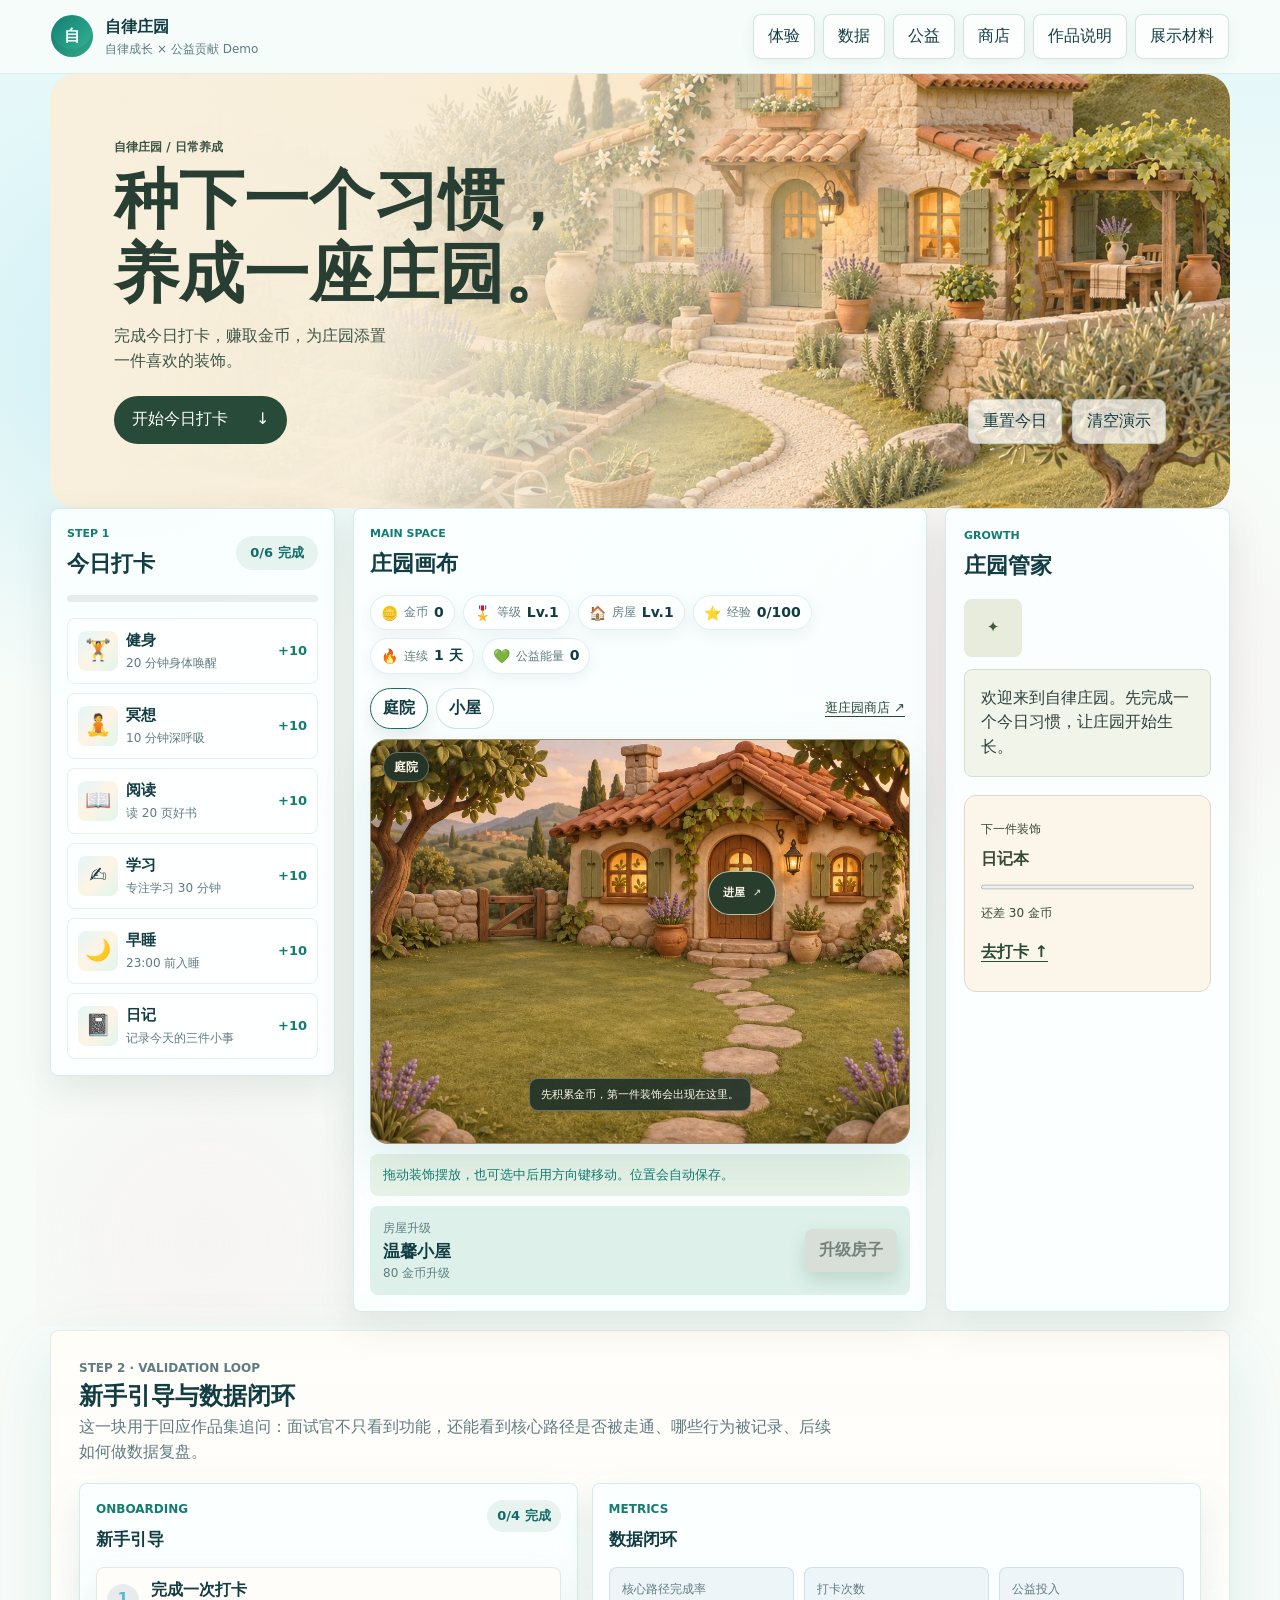
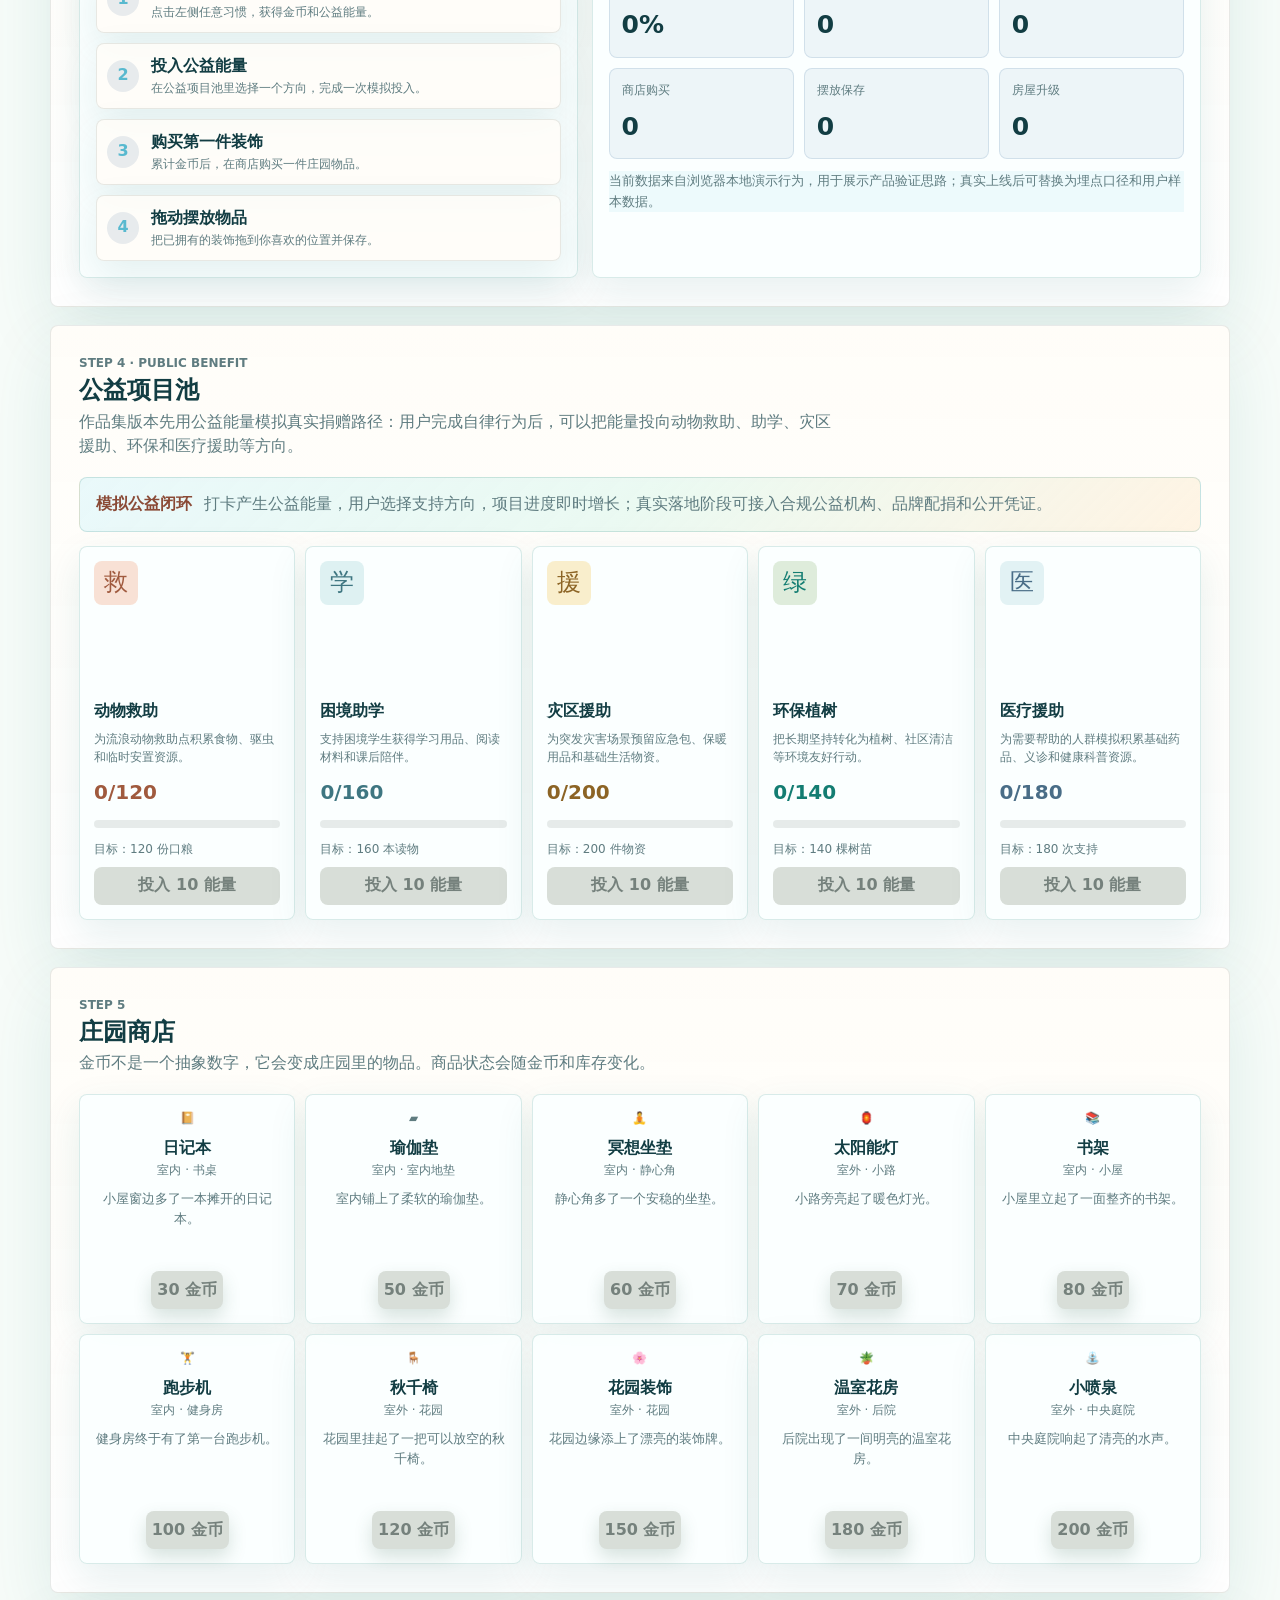
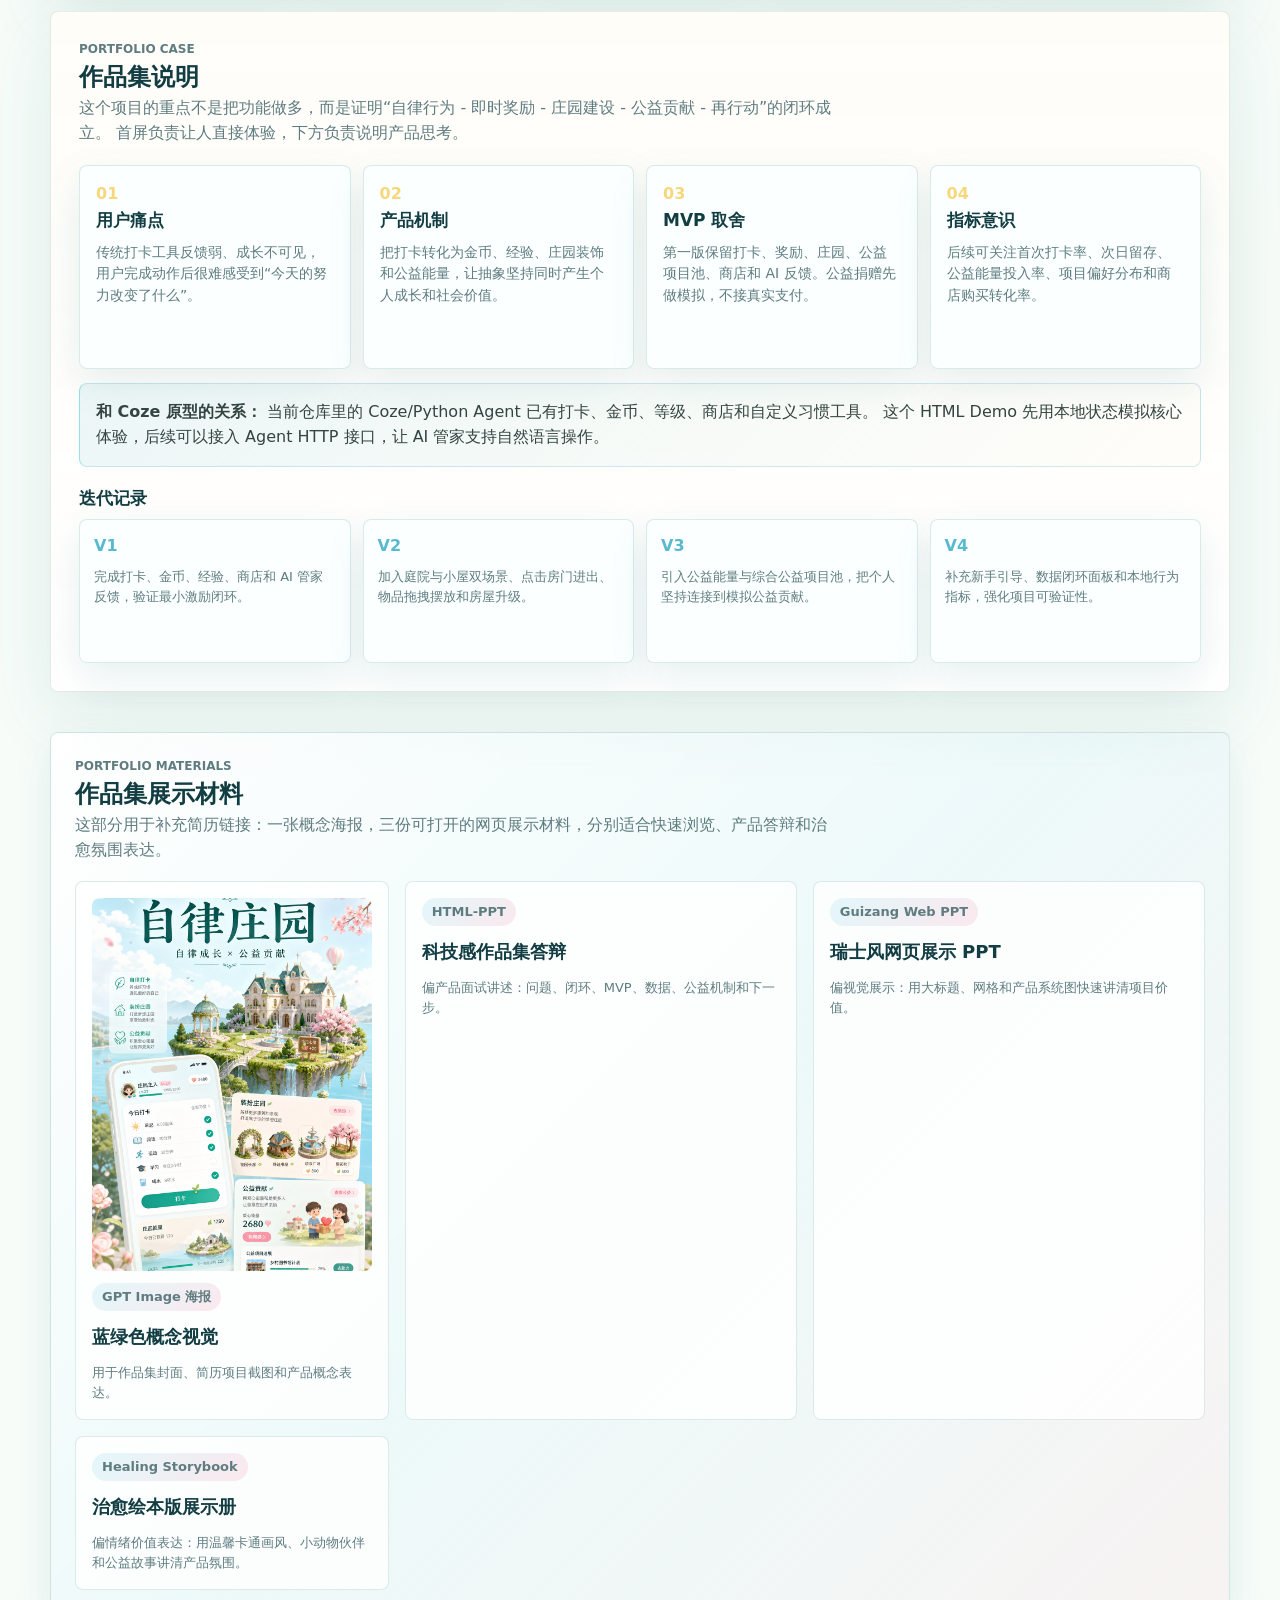
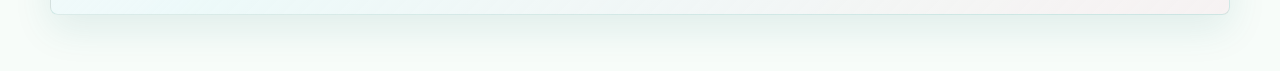
==== demos/manor/index.html @ 0c72194b "Publish FL. Portfolio" ====
<!doctype html>
<html lang="zh-CN">
  <head>
    <meta charset="utf-8">
    <meta name="viewport" content="width=device-width, initial-scale=1">
    <title>自律庄园 | 游戏化身心管理 Demo</title>
    <link rel="stylesheet" href="./styles.css">
  </head>
  <body>
    <header class="topbar">
      <a class="brand" href="#demo" aria-label="自律庄园首页">
        <span class="brand-mark">自</span>
        <span>
          <strong>自律庄园</strong>
          <small>自律成长 × 公益贡献 Demo</small>
        </span>
      </a>
      <nav class="nav-links" aria-label="页面导航">
        <a href="#demo">体验</a>
        <a href="#validation">数据</a>
        <a href="#impact">公益</a>
        <a href="#shop">商店</a>
        <a href="#case">作品说明</a>
        <a href="#assets">展示材料</a>
      </nav>
    </header>

    <main>
      <section class="intro-band" id="demo">
        <div class="intro-copy">
          <p class="eyebrow">自律庄园 / 日常养成</p>
          <h1>种下一个习惯，<br>养成一座庄园。</h1>
          <p class="intro-text">
            完成今日打卡，赚取金币，为庄园添置一件喜欢的装饰。
          </p>
        <a class="start-today" href="#habits-title">开始今日打卡 <span aria-hidden="true">↓</span></a>
        </div>
        <div class="hero-actions" aria-label="演示操作">
          <button class="secondary-action" id="reset-demo" type="button">重置今日</button>
          <button class="secondary-action" id="clear-demo" type="button">清空演示</button>
        </div>
      </section>

      <section class="demo-grid app-shell lovable-shell" aria-label="自律庄园交互体验">
        <section class="panel habits-panel" aria-labelledby="habits-title">
          <div class="panel-heading">
            <div>
              <p class="section-kicker">Step 1</p>
              <h2 id="habits-title">今日打卡</h2>
            </div>
            <span class="progress-pill"><span id="progress-value">0/6</span> 完成</span>
          </div>
          <div class="progress-track" aria-hidden="true">
            <span id="progress-bar"></span>
          </div>
          <div class="habit-list" id="habit-list"></div>
        </section>

        <section class="panel manor-panel" aria-labelledby="manor-title">
          <div class="panel-heading">
            <div>
              <p class="section-kicker">Main Space</p>
              <h2 id="manor-title">庄园画布</h2>
            </div>
          </div>
          <div class="stats-grid">
            <div class="stat stat-chip">
              <span>金币</span>
              <strong id="gold-value">0</strong>
            </div>
            <div class="stat stat-chip">
              <span>等级</span>
              <strong id="level-value">Lv.1</strong>
            </div>
            <div class="stat stat-chip">
              <span>房屋</span>
              <strong id="house-level-value">Lv.1</strong>
            </div>
            <div class="stat stat-chip">
              <span>经验</span>
              <strong id="exp-value">0/100</strong>
            </div>
            <div class="stat stat-chip">
              <span>连续</span>
              <strong id="streak-value">1 天</strong>
            </div>
            <div class="stat stat-chip">
              <span>公益能量</span>
              <strong id="impact-energy-value">0</strong>
            </div>
          </div>

          <div class="scene-toolbar" aria-label="庄园场景切换">
            <button class="scene-tab is-active" type="button" data-scene-target="outdoor">庭院</button>
            <button class="scene-tab" type="button" data-scene-target="indoor">小屋</button>
            <a class="scene-shop" href="#shop">逛庄园商店 ↗</a>
          </div>

          <div class="manor-scene" id="manor-scene" data-scene="outdoor" aria-label="庄园可视化与物品摆放画布">
            <div class="outdoor-scene scene-view">
              <div class="scenic-detail light-rays" aria-hidden="true"></div>
              <div class="cloud cloud-one">☁</div>
              <div class="cloud cloud-two">☁</div>
              <div class="sun">☀</div>
              <div class="hill hill-back"></div>
              <div class="hill hill-front"></div>
              <div class="tree tree-left"><span></span></div>
              <div class="tree tree-right"><span></span></div>
              <div class="house">
                <div class="roof"></div>
                <div class="house-body">
                  <span class="window"></span>
                  <button class="door scene-door" type="button" data-scene-target="indoor" aria-label="点击房门进入小屋">
                    <span>进屋</span>
                    <small aria-hidden="true">↗</small>
                  </button>
                </div>
              </div>
              <div class="lantern lantern-left" aria-hidden="true"></div>
              <div class="lantern lantern-right" aria-hidden="true"></div>
              <div class="path"></div>
              <div class="ground-flora" aria-hidden="true">
                <span></span><span></span><span></span><span></span><span></span>
              </div>
              <div class="decoration-layer" id="outdoor-decoration-layer"></div>
            </div>

            <div class="indoor-scene scene-view">
              <div class="room-beam" aria-hidden="true"></div>
              <div class="room-motes" aria-hidden="true">
                <span></span><span></span><span></span><span></span>
              </div>
              <div class="wall-line line-one"></div>
              <div class="wall-line line-two"></div>
              <div class="room-window"><span></span></div>
              <div class="curtain curtain-left" aria-hidden="true"></div>
              <div class="curtain curtain-right" aria-hidden="true"></div>
              <div class="clock">◷</div>
              <button class="room-door" type="button" data-scene-target="outdoor" aria-label="点击房门回到庭院">
                <span>出门</span>
                <small aria-hidden="true">↗</small>
              </button>
              <div class="reading-nook" aria-hidden="true"></div>
              <div class="floor"></div>
              <div class="decoration-layer" id="indoor-decoration-layer"></div>
            </div>

            <div class="scene-empty-copy">
              <p class="manor-empty" id="manor-empty-state">先积累金币，第一件装饰会出现在这里。</p>
            </div>
            <div class="scene-badge" id="scene-badge">庭院</div>
            <p class="scene-reward" id="scene-reward" role="status"></p>
          </div>

          <div class="placement-tip">
            拖动装饰摆放，也可选中后用方向键移动。位置会自动保存。
          </div>

          <div class="house-upgrade">
            <div>
              <span>房屋升级</span>
              <strong id="house-name">温馨小屋</strong>
              <small id="house-upgrade-cost">80 金币升级</small>
            </div>
            <button id="upgrade-house" type="button">升级房子</button>
          </div>
        </section>

        <aside class="panel butler-panel" aria-labelledby="butler-title">
          <p class="section-kicker">Growth</p>
          <h2 id="butler-title">庄园管家</h2>
          <div class="butler-avatar" aria-hidden="true">✦</div>
          <p id="butler-message" class="butler-message">
            欢迎来到自律庄园。先完成一个今日习惯，让庄园开始生长。
          </p>
          <div class="butler-next">
            <span>下一件装饰</span>
            <strong id="first-unlock-title">日记本</strong>
            <progress id="first-unlock-progress" max="30" value="0" aria-label="第一件装饰解锁进度"></progress>
            <p id="first-unlock-message"></p>
            <a id="first-unlock-link" href="#habits-title">去打卡 ↓</a>
          </div>
        </aside>
      </section>

      <section class="validation-band" id="validation" aria-labelledby="validation-title">
        <div class="section-heading">
          <p class="section-kicker">Step 2 · Validation Loop</p>
          <h2 id="validation-title">新手引导与数据闭环</h2>
          <p>
            这一块用于回应作品集追问：面试官不只看到功能，还能看到核心路径是否被走通、哪些行为被记录、后续如何做数据复盘。
          </p>
        </div>
        <div class="validation-grid">
          <article class="validation-card">
            <div class="validation-card-head">
              <div>
                <p class="section-kicker">Onboarding</p>
                <h3>新手引导</h3>
              </div>
              <span><span id="onboarding-progress">0/4</span> 完成</span>
            </div>
            <ol class="onboarding-list" id="onboarding-list"></ol>
          </article>
          <article class="validation-card">
            <div class="validation-card-head">
              <div>
                <p class="section-kicker">Metrics</p>
                <h3>数据闭环</h3>
              </div>
            </div>
            <div class="validation-metrics" id="validation-metrics"></div>
            <p class="validation-note">
              当前数据来自浏览器本地演示行为，用于展示产品验证思路；真实上线后可替换为埋点口径和用户样本数据。
            </p>
          </article>
        </div>
      </section>

      <section class="impact-band" id="impact" aria-labelledby="impact-title">
        <div class="section-heading">
          <p class="section-kicker">Step 4 · Public Benefit</p>
          <h2 id="impact-title">公益项目池</h2>
          <p>
            作品集版本先用公益能量模拟真实捐赠路径：用户完成自律行为后，可以把能量投向动物救助、助学、灾区援助、环保和医疗援助等方向。
          </p>
        </div>
        <div class="impact-summary">
          <strong>模拟公益闭环</strong>
          <span>打卡产生公益能量，用户选择支持方向，项目进度即时增长；真实落地阶段可接入合规公益机构、品牌配捐和公开凭证。</span>
        </div>
        <div class="impact-list" id="impact-list"></div>
      </section>

      <section class="shop-band" id="shop" aria-labelledby="shop-title">
        <div class="section-heading">
          <p class="section-kicker">Step 5</p>
          <h2 id="shop-title">庄园商店</h2>
          <p>金币不是一个抽象数字，它会变成庄园里的物品。商品状态会随金币和库存变化。</p>
        </div>
        <div class="shop-list" id="shop-list"></div>
      </section>

      <section class="case-band" id="case" aria-labelledby="case-title">
        <div class="case-intro">
          <p class="section-kicker">Portfolio Case</p>
          <h2 id="case-title">作品集说明</h2>
          <p>
            这个项目的重点不是把功能做多，而是证明“自律行为 - 即时奖励 - 庄园建设 - 公益贡献 - 再行动”的闭环成立。
            首屏负责让人直接体验，下方负责说明产品思考。
          </p>
        </div>

        <div class="case-grid">
          <article>
            <span>01</span>
            <h3>用户痛点</h3>
            <p>传统打卡工具反馈弱、成长不可见，用户完成动作后很难感受到“今天的努力改变了什么”。</p>
          </article>
          <article>
            <span>02</span>
            <h3>产品机制</h3>
            <p>把打卡转化为金币、经验、庄园装饰和公益能量，让抽象坚持同时产生个人成长和社会价值。</p>
          </article>
          <article>
            <span>03</span>
            <h3>MVP 取舍</h3>
            <p>第一版保留打卡、奖励、庄园、公益项目池、商店和 AI 反馈。公益捐赠先做模拟，不接真实支付。</p>
          </article>
          <article>
            <span>04</span>
            <h3>指标意识</h3>
            <p>后续可关注首次打卡率、次日留存、公益能量投入率、项目偏好分布和商店购买转化率。</p>
          </article>
        </div>

        <div class="handoff-note">
          <strong>和 Coze 原型的关系：</strong>
          当前仓库里的 Coze/Python Agent 已有打卡、金币、等级、商店和自定义习惯工具。
          这个 HTML Demo 先用本地状态模拟核心体验，后续可以接入 Agent HTTP 接口，让 AI 管家支持自然语言操作。
        </div>

        <div class="iteration-record" aria-label="迭代记录">
          <h3>迭代记录</h3>
          <div class="iteration-list">
            <article><span>V1</span><p>完成打卡、金币、经验、商店和 AI 管家反馈，验证最小激励闭环。</p></article>
            <article><span>V2</span><p>加入庭院与小屋双场景、点击房门进出、物品拖拽摆放和房屋升级。</p></article>
            <article><span>V3</span><p>引入公益能量与综合公益项目池，把个人坚持连接到模拟公益贡献。</p></article>
            <article><span>V4</span><p>补充新手引导、数据闭环面板和本地行为指标，强化项目可验证性。</p></article>
          </div>
        </div>
      </section>

      <section class="portfolio-assets" id="assets" aria-labelledby="assets-title">
        <div class="section-heading">
          <p class="section-kicker">Portfolio Materials</p>
          <h2 id="assets-title">作品集展示材料</h2>
          <p>这部分用于补充简历链接：一张概念海报，三份可打开的网页展示材料，分别适合快速浏览、产品答辩和治愈氛围表达。</p>
        </div>
        <div class="asset-grid">
          <a class="asset-card" href="./assets/posters/self-manor-concept-poster.png" target="_blank" rel="noreferrer">
            <img src="./assets/posters/self-manor-concept-poster.png" alt="自律庄园蓝绿色概念海报">
            <span class="asset-chip">GPT Image 海报</span>
            <strong>蓝绿色概念视觉</strong>
            <span>用于作品集封面、简历项目截图和产品概念表达。</span>
          </a>
          <a class="asset-card" href="./slides/html-ppt/index.html" target="_blank" rel="noreferrer">
            <span class="asset-chip">HTML-PPT</span>
            <strong>科技感作品集答辩</strong>
            <span>偏产品面试讲述：问题、闭环、MVP、数据、公益机制和下一步。</span>
          </a>
          <a class="asset-card" href="./slides/guizang-ppt/index.html" target="_blank" rel="noreferrer">
            <span class="asset-chip">Guizang Web PPT</span>
            <strong>瑞士风网页展示 PPT</strong>
            <span>偏视觉展示：用大标题、网格和产品系统图快速讲清项目价值。</span>
          </a>
          <a class="asset-card" href="./slides/healing-storybook/index.html" target="_blank" rel="noreferrer">
            <span class="asset-chip">Healing Storybook</span>
            <strong>治愈绘本版展示册</strong>
            <span>偏情绪价值表达：用温馨卡通画风、小动物伙伴和公益故事讲清产品氛围。</span>
          </a>
        </div>
      </section>
    </main>

    <script src="./app.browser.js"></script>
  </body>
</html>
---- demos/manor/styles.css ----
:root {
  color-scheme: light;
  --ink: #24302f;
  --muted: #62706c;
  --line: #dbe3dd;
  --paper: #fdfaf4;
  --panel: #fffdf8;
  --sage: #7baf7e;
  --sage-light: #dcebd8;
  --sage-dark: #476f53;
  --lake: #8ec5c8;
  --lake-light: #d8eef0;
  --orange: #e8956d;
  --orange-light: #f7d6c5;
  --gold: #d4a843;
  --green: #4f9a69;
  --green-dark: #315f46;
  --blue: #4f7f9f;
  --amber: #d4a843;
  --coral: #e8956d;
  --shadow: 0 20px 54px rgba(71, 94, 76, 0.15);
  --soft-shadow: 0 10px 30px rgba(79, 111, 83, 0.12);
}

* {
  box-sizing: border-box;
}

html {
  scroll-behavior: smooth;
}

body {
  margin: 0;
  background:
    radial-gradient(circle at 18% 8%, rgba(142, 197, 200, 0.26), transparent 260px),
    radial-gradient(circle at 86% 18%, rgba(232, 149, 109, 0.18), transparent 300px),
    linear-gradient(180deg, rgba(220, 235, 216, 0.72), transparent 420px),
    var(--paper);
  color: var(--ink);
  font-family: "Avenir Next", "PingFang SC", "Hiragino Sans GB", "Microsoft YaHei", ui-sans-serif, system-ui, sans-serif;
  line-height: 1.55;
  overflow-x: hidden;
}

button,
a {
  font: inherit;
}

button {
  cursor: pointer;
}

button:disabled {
  cursor: not-allowed;
}

.topbar {
  position: sticky;
  top: 0;
  z-index: 20;
  display: flex;
  align-items: center;
  justify-content: space-between;
  gap: 20px;
  padding: 14px clamp(18px, 4vw, 56px);
  border-bottom: 1px solid rgba(36, 48, 47, 0.08);
  background: rgba(247, 245, 239, 0.88);
  backdrop-filter: blur(16px);
}

.brand {
  display: inline-flex;
  align-items: center;
  gap: 12px;
  min-width: 0;
  color: inherit;
  text-decoration: none;
}

.brand-mark {
  display: grid;
  width: 42px;
  height: 42px;
  place-items: center;
  border-radius: 50%;
  background: var(--green-dark);
  color: #fff;
  font-weight: 800;
}

.brand strong,
.brand small {
  display: block;
}

.brand small {
  color: var(--muted);
  font-size: 12px;
}

.nav-links {
  display: flex;
  align-items: center;
  gap: 8px;
  flex-wrap: wrap;
}

.nav-links a,
.secondary-action {
  min-height: 40px;
  padding: 9px 14px;
  border: 1px solid var(--line);
  border-radius: 8px;
  background: rgba(255, 255, 255, 0.65);
  color: var(--ink);
  text-decoration: none;
}

.nav-links a:hover,
.secondary-action:hover {
  border-color: var(--green);
}

main {
  width: min(1180px, calc(100% - 32px));
  margin: 0 auto;
}

.intro-band {
  display: grid;
  grid-template-columns: minmax(0, 1fr) auto;
  align-items: end;
  gap: 24px;
  padding: 34px 0 18px;
}

.eyebrow,
.section-kicker {
  margin: 0 0 8px;
  color: var(--green-dark);
  font-size: 12px;
  font-weight: 800;
  letter-spacing: 0;
  text-transform: uppercase;
}

h1,
h2,
h3,
p {
  margin-top: 0;
}

h1 {
  max-width: 840px;
  margin-bottom: 12px;
  font-size: clamp(34px, 4.6vw, 58px);
  line-height: 1.06;
  letter-spacing: 0;
}

h2 {
  margin-bottom: 0;
  font-size: 24px;
  letter-spacing: 0;
}

h3 {
  margin-bottom: 8px;
  font-size: 17px;
  letter-spacing: 0;
}

.nowrap {
  white-space: nowrap;
}

.intro-text {
  max-width: 720px;
  margin-bottom: 0;
  color: var(--muted);
  font-size: 16px;
}

.hero-actions {
  display: flex;
  gap: 10px;
  flex-wrap: wrap;
  justify-content: flex-end;
}

.demo-grid {
  display: grid;
  grid-template-columns: minmax(290px, 1fr) minmax(290px, 1fr) minmax(260px, 0.72fr);
  gap: 16px;
  align-items: stretch;
}

.app-shell {
  grid-template-columns: minmax(260px, 0.72fr) minmax(560px, 1.45fr) minmax(260px, 0.72fr);
  align-items: start;
}

.panel {
  min-width: 0;
  border: 1px solid rgba(36, 48, 47, 0.1);
  border-radius: 8px;
  background: var(--panel);
  box-shadow: var(--shadow);
}

.habits-panel,
.manor-panel,
.butler-panel {
  padding: 18px;
}

.habits-panel {
  grid-column: 1;
}

.manor-panel {
  grid-column: 2;
  padding: 16px;
}

.butler-panel {
  grid-column: 3;
}

.panel-heading,
.section-heading {
  display: flex;
  justify-content: space-between;
  align-items: start;
  gap: 12px;
}

.progress-pill {
  flex: 0 0 auto;
  min-width: 82px;
  padding: 7px 10px;
  border-radius: 999px;
  background: rgba(61, 139, 98, 0.1);
  color: var(--green-dark);
  font-size: 13px;
  font-weight: 800;
  text-align: center;
}

.progress-track {
  width: 100%;
  height: 8px;
  margin: 18px 0;
  overflow: hidden;
  border-radius: 999px;
  background: #e7ece7;
}

.progress-track span {
  display: block;
  width: 0;
  height: 100%;
  border-radius: inherit;
  background: linear-gradient(90deg, var(--green), var(--blue));
  transition: transform 180ms ease;
  transform-origin: left center;
}

.habit-list {
  display: grid;
  grid-template-columns: 1fr;
  gap: 10px;
}

.habit-button {
  display: grid;
  grid-template-columns: 54px minmax(0, 1fr) 54px;
  align-items: center;
  min-height: 76px;
  width: 100%;
  padding: 10px;
  border: 1px solid var(--line);
  border-radius: 8px;
  background: #fbfcf9;
  color: var(--ink);
  text-align: left;
  transition: transform 160ms ease, border-color 160ms ease, background 160ms ease;
}

.habit-button:hover {
  transform: translateY(-1px);
  border-color: var(--green);
}

.habit-button.is-done {
  border-color: rgba(61, 139, 98, 0.34);
  background: rgba(61, 139, 98, 0.09);
}

.habit-icon {
  display: grid;
  width: 42px;
  height: 42px;
  place-items: center;
  border-radius: 8px;
  background: rgba(67, 110, 159, 0.12);
  color: var(--blue);
  font-size: 11px;
  font-weight: 900;
}

.habit-main {
  display: grid;
  gap: 2px;
  min-width: 0;
}

.habit-main strong {
  font-size: 16px;
}

.habit-main small {
  overflow-wrap: anywhere;
  color: var(--muted);
  font-size: 12px;
}

.habit-reward {
  justify-self: end;
  min-width: 48px;
  color: var(--green-dark);
  font-size: 13px;
  font-weight: 900;
  text-align: right;
}

.stats-grid {
  display: grid;
  grid-template-columns: repeat(6, minmax(0, 1fr));
  gap: 8px;
  margin: 18px 0;
}

.stat {
  min-height: 74px;
  padding: 10px;
  border: 1px solid var(--line);
  border-radius: 8px;
  background: #fbfcf9;
}

.stat span,
.shop-item span {
  display: block;
  color: var(--muted);
  font-size: 12px;
}

.stat strong {
  display: block;
  margin-top: 6px;
  font-size: 22px;
}

.scene-toolbar {
  display: flex;
  align-items: center;
  gap: 8px;
  flex-wrap: wrap;
  margin: 0 0 10px;
}

.scene-tab {
  min-height: 36px;
  padding: 7px 12px;
  border: 1px solid var(--line);
  border-radius: 8px;
  background: #fbfcf9;
  color: var(--ink);
  font-weight: 800;
}

.scene-tab.is-active {
  border-color: var(--green-dark);
  background: var(--green-dark);
  color: #fff;
}

.drag-hint {
  color: var(--muted);
  font-size: 12px;
}

.manor-scene {
  position: relative;
  min-height: 540px;
  overflow: hidden;
  border: 1px solid rgba(67, 110, 159, 0.18);
  border-radius: 8px;
  touch-action: none;
  user-select: none;
  background: #dcebf0;
}

.manor-scene::after {
  position: absolute;
  inset: 0;
  z-index: 12;
  pointer-events: none;
  background:
    radial-gradient(circle at 50% 54%, rgba(255, 247, 220, 0.88), rgba(255, 247, 220, 0.16) 34%, transparent 62%);
  opacity: 0;
  transform: scale(0.72);
  content: "";
}

.manor-scene.is-entering-door::after,
.manor-scene.is-leaving-door::after {
  animation: doorway-glow 520ms ease;
}

.scene-view {
  position: absolute;
  inset: 0;
  overflow: hidden;
  opacity: 0;
  pointer-events: none;
  transition: opacity 180ms ease;
}

.manor-scene[data-scene="outdoor"] .outdoor-scene,
.manor-scene[data-scene="indoor"] .indoor-scene {
  opacity: 1;
  pointer-events: auto;
}

.outdoor-scene {
  background:
    linear-gradient(180deg, #a9d9ef 0 34%, #bfe5dd 34% 48%, #b8df9a 48% 100%);
}

.indoor-scene {
  background:
    linear-gradient(180deg, #d2af7a 0 17%, #efe0c8 17% 72%, #c59b68 72% 100%);
}

.cloud {
  position: absolute;
  color: rgba(255, 255, 255, 0.78);
  font-size: 56px;
  line-height: 1;
  animation: cloud-drift 36s linear infinite;
}

.cloud-one {
  top: 26px;
  left: -70px;
}

.cloud-two {
  top: 68px;
  left: -90px;
  font-size: 42px;
  animation-delay: 12s;
  opacity: 0.72;
}

.sun {
  position: absolute;
  top: 22px;
  right: 28px;
  color: #f5bc38;
  font-size: 42px;
  line-height: 1;
  animation: sun-glow 4s ease-in-out infinite;
}

.hill {
  position: absolute;
  right: -10%;
  bottom: 30%;
  left: -10%;
  height: 24%;
  border-radius: 50% 50% 0 0;
  background: rgba(87, 158, 82, 0.45);
}

.tree {
  position: absolute;
  bottom: 35%;
  color: var(--green-dark);
  font-size: 48px;
  line-height: 1;
  animation: tree-sway 4s ease-in-out infinite;
  transform-origin: bottom center;
}

.tree-left {
  left: 8%;
}

.tree-right {
  right: 8%;
  animation-delay: 0.6s;
}

.house {
  position: absolute;
  left: 50%;
  top: 142px;
  width: 220px;
  transform: translateX(-50%);
  z-index: 2;
  transition: top 180ms ease;
}

.roof {
  width: 0;
  height: 0;
  margin: 0 auto;
  border-right: 112px solid transparent;
  border-bottom: 86px solid var(--coral);
  border-left: 112px solid transparent;
}

.house-body {
  position: relative;
  height: 154px;
  border: 4px solid #8f674d;
  border-radius: 8px 8px 6px 6px;
  background: #f4d9a8;
}

.window,
.door {
  position: absolute;
  bottom: 24px;
  display: block;
  border-radius: 6px;
  background: var(--blue);
}

.window {
  left: 30px;
  width: 46px;
  height: 42px;
}

.door {
  right: 34px;
  width: 58px;
  height: 78px;
  border: 0;
  background: var(--green-dark);
  color: #fff;
  font-size: 12px;
  font-weight: 900;
  box-shadow: inset -8px 0 rgba(0, 0, 0, 0.14);
}

.scene-door,
.room-door {
  z-index: 5;
  display: grid;
  place-items: center;
  padding: 0;
  overflow: visible;
  cursor: pointer;
  transition: transform 160ms ease, box-shadow 160ms ease, filter 160ms ease;
}

.scene-door span,
.room-door span,
.scene-door small,
.room-door small {
  position: relative;
  z-index: 2;
  display: block;
  line-height: 1.15;
}

.scene-door small,
.room-door small {
  margin-top: 3px;
  font-size: 10px;
  opacity: 0.78;
}

.scene-door::before,
.room-door::before {
  position: absolute;
  inset: -9px;
  z-index: 1;
  border: 1px solid rgba(244, 210, 122, 0.62);
  border-radius: 12px;
  background: rgba(255, 248, 218, 0.12);
  opacity: 0;
  transform: scale(0.86);
  content: "";
  transition: opacity 160ms ease, transform 160ms ease;
}

.scene-door:hover,
.room-door:hover,
.scene-door:focus-visible,
.room-door:focus-visible {
  transform: translateY(-2px);
  outline: 0;
  filter: saturate(1.08);
  box-shadow: 0 10px 22px rgba(36, 48, 47, 0.2), 0 0 0 4px rgba(244, 210, 122, 0.26), inset -8px 0 rgba(0, 0, 0, 0.14);
}

.scene-door:hover::before,
.room-door:hover::before,
.scene-door:focus-visible::before,
.room-door:focus-visible::before {
  opacity: 1;
  transform: scale(1);
}

.scene-door:active,
.room-door:active {
  transform: translateY(1px) scale(0.98);
}

.manor-scene[data-house-level="2"] .house {
  top: 118px;
  width: 260px;
}

.manor-scene[data-house-level="2"] .roof {
  border-right-width: 132px;
  border-bottom-width: 100px;
  border-left-width: 132px;
}

.manor-scene[data-house-level="2"] .house-body {
  height: 184px;
}

.manor-scene[data-house-level="3"] .house {
  top: 92px;
  width: 310px;
}

.manor-scene[data-house-level="3"] .roof {
  border-right-width: 157px;
  border-bottom-width: 118px;
  border-left-width: 157px;
}

.manor-scene[data-house-level="3"] .house-body {
  height: 216px;
  background: #f7dfb6;
  box-shadow: inset 0 -18px rgba(213, 157, 53, 0.16);
}

.manor-scene[data-house-level="3"] .house-body::before {
  position: absolute;
  top: 32px;
  left: 50%;
  width: 46px;
  height: 40px;
  border-radius: 6px;
  background: var(--blue);
  content: "";
  transform: translateX(-50%);
}

.path {
  position: absolute;
  left: 50%;
  bottom: -20px;
  width: 120px;
  height: 150px;
  transform: translateX(-50%);
  border-radius: 50% 50% 0 0;
  background: rgba(213, 157, 53, 0.32);
}

.decoration-layer {
  position: absolute;
  inset: 0;
  z-index: 5;
  pointer-events: none;
}

.placed-item {
  position: absolute;
  pointer-events: auto;
  display: grid;
  min-width: 72px;
  min-height: 56px;
  place-items: center;
  gap: 2px;
  padding: 6px 8px;
  border: 1px solid rgba(39, 98, 71, 0.28);
  border-radius: 8px;
  background: rgba(255, 255, 255, 0.82);
  color: var(--green-dark);
  font-weight: 900;
  text-align: center;
  transform: translate(-50%, -50%);
  box-shadow: 0 8px 24px rgba(36, 48, 47, 0.13);
  cursor: grab;
  touch-action: none;
}

.placed-item:hover,
.placed-item.is-dragging {
  border-color: var(--amber);
  box-shadow: 0 12px 30px rgba(36, 48, 47, 0.2);
}

.placed-item.is-dragging {
  cursor: grabbing;
  z-index: 10;
}

.placed-glyph {
  font-size: 24px;
  line-height: 1;
}

.placed-label {
  color: var(--ink);
  font-size: 11px;
  line-height: 1.1;
}

.item-yoga-mat .placed-glyph {
  color: var(--green);
  font-size: 30px;
}

.wall-line {
  position: absolute;
  right: 0;
  left: 0;
  height: 1px;
  background: rgba(143, 103, 77, 0.22);
}

.line-one {
  top: 34%;
}

.line-two {
  top: 52%;
}

.room-window {
  position: absolute;
  top: 18%;
  left: 10%;
  width: 122px;
  height: 150px;
  overflow: hidden;
  border: 5px solid #b9834f;
  border-radius: 8px;
  background: linear-gradient(180deg, #a9d9ef 0 55%, #b8df9a 55% 100%);
}

.room-window::before,
.room-window::after {
  position: absolute;
  content: "";
  background: #b9834f;
}

.room-window::before {
  top: 50%;
  right: 0;
  left: 0;
  height: 4px;
}

.room-window::after {
  top: 0;
  bottom: 0;
  left: 50%;
  width: 4px;
}

.room-window span {
  position: absolute;
  inset: 0;
  background: linear-gradient(135deg, rgba(255, 255, 255, 0.7), transparent 55%);
  animation: light-ray 5s ease-in-out infinite;
}

.clock {
  position: absolute;
  top: 20%;
  right: 15%;
  display: grid;
  width: 44px;
  height: 44px;
  place-items: center;
  border: 3px solid rgba(39, 98, 71, 0.3);
  border-radius: 50%;
  background: rgba(255, 255, 255, 0.68);
  color: var(--green-dark);
  font-size: 25px;
  animation: clock-tick 2s steps(2) infinite;
}

.room-door {
  position: absolute;
  right: 18%;
  bottom: 22%;
  z-index: 4;
  width: 78px;
  height: 110px;
  border: 0;
  border-radius: 8px 8px 2px 2px;
  background: #7a4e33;
  color: #fff;
  font-size: 13px;
  font-weight: 900;
  box-shadow: inset -8px 0 rgba(0, 0, 0, 0.12);
}

.floor {
  position: absolute;
  right: 0;
  bottom: 0;
  left: 0;
  height: 34%;
  background: repeating-linear-gradient(90deg, #c49a6c 0 38px, #b8894f 38px 40px);
}

.manor-empty {
  position: absolute;
  right: 20px;
  bottom: 20px;
  left: 20px;
  margin: 0;
  color: var(--muted);
  text-align: center;
}

.scene-empty-copy {
  position: absolute;
  inset: 0;
  z-index: 3;
  pointer-events: none;
}

.scene-badge {
  position: absolute;
  top: 12px;
  left: 12px;
  z-index: 8;
  padding: 5px 10px;
  border-radius: 999px;
  background: rgba(36, 48, 47, 0.35);
  color: #fff;
  font-size: 12px;
  font-weight: 900;
  backdrop-filter: blur(8px);
}

.placement-tip {
  margin-top: 10px;
  padding: 10px 12px;
  border: 1px solid rgba(213, 157, 53, 0.24);
  border-radius: 8px;
  background: rgba(213, 157, 53, 0.1);
  color: #6e5427;
  font-size: 13px;
}

.house-upgrade {
  display: grid;
  grid-template-columns: minmax(0, 1fr) auto;
  align-items: center;
  gap: 12px;
  margin-top: 10px;
  padding: 12px;
  border: 1px solid rgba(61, 139, 98, 0.18);
  border-radius: 8px;
  background: rgba(61, 139, 98, 0.08);
}

.house-upgrade span,
.house-upgrade small {
  display: block;
  color: var(--muted);
  font-size: 12px;
}

.house-upgrade strong {
  display: block;
  color: var(--ink);
  font-size: 17px;
}

.house-upgrade button {
  min-height: 40px;
  padding: 9px 14px;
  border: 0;
  border-radius: 8px;
  background: var(--green-dark);
  color: #fff;
  font-weight: 900;
}

.house-upgrade button:disabled {
  background: #d8ded8;
  color: #75817c;
}

@keyframes cloud-drift {
  from {
    transform: translateX(-90px);
  }
  to {
    transform: translateX(680px);
  }
}

@keyframes tree-sway {
  0%,
  100% {
    transform: rotate(-2deg);
  }
  50% {
    transform: rotate(2deg);
  }
}

@keyframes sun-glow {
  0%,
  100% {
    filter: drop-shadow(0 0 6px rgba(245, 188, 56, 0.35));
  }
  50% {
    filter: drop-shadow(0 0 18px rgba(245, 188, 56, 0.72));
  }
}

@keyframes light-ray {
  0%,
  100% {
    opacity: 0.25;
  }
  50% {
    opacity: 0.55;
  }
}

@keyframes clock-tick {
  50% {
    transform: rotate(8deg);
  }
}

@keyframes doorway-glow {
  0% {
    opacity: 0;
    transform: scale(0.62);
  }

  42% {
    opacity: 1;
    transform: scale(1);
  }

  100% {
    opacity: 0;
    transform: scale(1.18);
  }
}

.butler-panel {
  display: grid;
  align-content: start;
}

.butler-avatar {
  display: grid;
  width: 82px;
  height: 82px;
  margin: 18px 0 16px;
  place-items: center;
  border-radius: 50%;
  background: linear-gradient(135deg, var(--blue), var(--green));
  color: #fff;
  font-size: 26px;
  font-weight: 900;
}

.butler-message {
  min-height: 152px;
  margin-bottom: 18px;
  padding: 16px;
  border: 1px solid rgba(67, 110, 159, 0.2);
  border-radius: 8px;
  background: rgba(67, 110, 159, 0.08);
  color: #30413e;
}

.butler-notes {
  display: grid;
  gap: 8px;
}

.butler-notes span {
  padding: 9px 10px;
  border-radius: 8px;
  background: rgba(217, 111, 81, 0.1);
  color: #89402d;
  font-size: 13px;
  font-weight: 800;
}

.validation-band,
.impact-band,
.shop-band,
.case-band {
  margin-top: 18px;
  padding: 28px;
  border: 1px solid rgba(36, 48, 47, 0.1);
  border-radius: 8px;
  background: var(--panel);
  box-shadow: var(--shadow);
}

.validation-grid {
  display: grid;
  grid-template-columns: minmax(320px, 0.9fr) minmax(420px, 1.1fr);
  gap: 14px;
}

.validation-card {
  min-width: 0;
  padding: 16px;
  border: 1px solid var(--line);
  border-radius: 8px;
  background: #fbfcf9;
}

.validation-card-head {
  display: flex;
  align-items: start;
  justify-content: space-between;
  gap: 12px;
  margin-bottom: 14px;
}

.validation-card-head h3 {
  margin-bottom: 0;
}

.validation-card-head > span {
  flex: 0 0 auto;
  padding: 6px 10px;
  border-radius: 999px;
  background: rgba(61, 139, 98, 0.1);
  color: var(--green-dark);
  font-size: 13px;
  font-weight: 900;
}

.onboarding-list {
  display: grid;
  gap: 10px;
  margin: 0;
  padding: 0;
  list-style: none;
}

.onboarding-step {
  display: grid;
  grid-template-columns: 34px minmax(0, 1fr);
  gap: 10px;
  align-items: center;
  min-height: 66px;
  padding: 10px;
  border: 1px solid rgba(36, 48, 47, 0.1);
  border-radius: 8px;
  background: #fff;
}

.onboarding-step > span {
  display: grid;
  width: 32px;
  height: 32px;
  place-items: center;
  border-radius: 50%;
  background: rgba(67, 110, 159, 0.12);
  color: var(--blue);
  font-weight: 900;
}

.onboarding-step strong,
.onboarding-step small {
  display: block;
}

.onboarding-step small {
  color: var(--muted);
  font-size: 12px;
}

.onboarding-step.is-complete {
  border-color: rgba(61, 139, 98, 0.32);
  background: rgba(61, 139, 98, 0.08);
}

.onboarding-step.is-complete > span {
  background: var(--green-dark);
  color: #fff;
}

.validation-metrics {
  display: grid;
  grid-template-columns: repeat(3, minmax(0, 1fr));
  gap: 10px;
}

.validation-metric {
  min-height: 84px;
  padding: 12px;
  border: 1px solid rgba(67, 110, 159, 0.16);
  border-radius: 8px;
  background: rgba(67, 110, 159, 0.07);
}

.validation-metric span,
.validation-metric strong {
  display: block;
}

.validation-metric span {
  color: var(--muted);
  font-size: 12px;
}

.validation-metric strong {
  margin-top: 8px;
  font-size: 25px;
}

.validation-note {
  margin: 12px 0 0;
  color: var(--muted);
  font-size: 13px;
}

.impact-summary {
  display: grid;
  grid-template-columns: auto minmax(0, 1fr);
  gap: 12px;
  margin-bottom: 14px;
  padding: 14px 16px;
  border: 1px solid rgba(67, 110, 159, 0.18);
  border-radius: 8px;
  background: rgba(67, 110, 159, 0.08);
  color: #334643;
}

.impact-summary strong {
  color: var(--blue);
}

.impact-summary span {
  color: var(--muted);
}

.impact-list {
  display: grid;
  grid-template-columns: repeat(5, minmax(0, 1fr));
  gap: 10px;
}

.impact-card {
  display: grid;
  grid-template-rows: minmax(126px, 1fr) auto auto;
  gap: 12px;
  min-height: 228px;
  padding: 14px;
  border: 1px solid var(--line);
  border-radius: 8px;
  background: #fbfcf9;
}

.impact-card-head {
  display: grid;
  gap: 10px;
}

.impact-card-head strong,
.impact-card-head span {
  display: block;
}

.impact-card-head strong {
  margin-bottom: 6px;
  font-size: 16px;
}

.impact-card-head span,
.impact-card-foot small {
  color: var(--muted);
  font-size: 12px;
}

.impact-card-head b {
  color: var(--green-dark);
  font-size: 20px;
}

.impact-track {
  height: 8px;
  overflow: hidden;
  border-radius: 999px;
  background: #e7ece7;
}

.impact-track span {
  display: block;
  height: 100%;
  border-radius: inherit;
  background: linear-gradient(90deg, var(--blue), var(--green));
}

.impact-card-foot {
  display: grid;
  gap: 8px;
}

.impact-card-foot button {
  min-height: 38px;
  border: 0;
  border-radius: 8px;
  background: var(--blue);
  color: #fff;
  font-weight: 800;
}

.impact-card-foot button:disabled {
  background: #d8ded8;
  color: #75817c;
}

.section-heading {
  display: block;
  max-width: 760px;
  margin-bottom: 18px;
}

.section-heading p,
.case-intro p {
  margin-bottom: 0;
  color: var(--muted);
}

.shop-list {
  display: grid;
  grid-template-columns: repeat(5, minmax(0, 1fr));
  gap: 10px;
}

.shop-item {
  display: grid;
  grid-template-rows: auto minmax(72px, 1fr) auto;
  gap: 10px;
  min-height: 188px;
  padding: 14px;
  border: 1px solid var(--line);
  border-radius: 8px;
  background: #fbfcf9;
}

.shop-item strong {
  display: block;
  font-size: 16px;
}

.shop-glyph {
  display: inline;
  margin-right: 6px;
  color: inherit;
  font-size: 17px;
}

.shop-item p {
  margin: 0;
  color: var(--muted);
  font-size: 13px;
}

.shop-item button {
  min-height: 38px;
  border: 0;
  border-radius: 8px;
  background: var(--green-dark);
  color: #fff;
  font-weight: 800;
}

.shop-item button:disabled {
  background: #d8ded8;
  color: #75817c;
}

.shop-item button[data-place-item-id] {
  background: var(--blue);
}

.shop-item.is-owned {
  border-color: rgba(61, 139, 98, 0.36);
  background: rgba(61, 139, 98, 0.08);
}

.case-band {
  margin-bottom: 40px;
}

.case-intro {
  max-width: 780px;
  margin-bottom: 20px;
}

.case-grid {
  display: grid;
  grid-template-columns: repeat(4, minmax(0, 1fr));
  gap: 12px;
}

.case-grid article {
  min-height: 204px;
  padding: 16px;
  border: 1px solid var(--line);
  border-radius: 8px;
  background: #fbfcf9;
}

.case-grid span {
  color: var(--amber);
  font-weight: 900;
}

.case-grid p {
  margin-bottom: 0;
  color: var(--muted);
  font-size: 14px;
}

.handoff-note {
  margin-top: 14px;
  padding: 16px;
  border: 1px solid rgba(21, 142, 180, 0.18);
  border-radius: 8px;
  background: rgba(216, 244, 251, 0.42);
  color: #344441;
}

.iteration-record {
  margin-top: 18px;
}

.iteration-list {
  display: grid;
  grid-template-columns: repeat(4, minmax(0, 1fr));
  gap: 12px;
}

.iteration-list article {
  min-height: 144px;
  padding: 14px;
  border: 1px solid var(--line);
  border-radius: 8px;
  background: #fbfcf9;
}

.iteration-list span {
  display: inline-block;
  margin-bottom: 8px;
  color: var(--blue);
  font-weight: 900;
}

.iteration-list p {
  margin: 0;
  color: var(--muted);
  font-size: 13px;
}

.topbar {
  background: rgba(253, 250, 244, 0.9);
}

.brand-mark {
  background: linear-gradient(135deg, var(--sage-dark), var(--sage));
  box-shadow: inset 0 -8px rgba(36, 48, 47, 0.12);
}

.nav-links a,
.secondary-action {
  background: rgba(255, 253, 248, 0.78);
  box-shadow: 0 4px 14px rgba(71, 94, 76, 0.07);
}

.nav-links a:hover,
.secondary-action:hover {
  border-color: var(--orange);
  background: #fff;
}

.intro-band {
  position: relative;
}

.intro-band::before {
  position: absolute;
  right: 0;
  bottom: 12px;
  width: min(420px, 38vw);
  height: 108px;
  border-radius: 999px;
  background:
    linear-gradient(90deg, rgba(123, 175, 126, 0.12), rgba(142, 197, 200, 0.16)),
    repeating-linear-gradient(90deg, transparent 0 26px, rgba(71, 111, 83, 0.08) 26px 28px);
  content: "";
  pointer-events: none;
}

.intro-copy,
.hero-actions {
  position: relative;
  z-index: 1;
}

h1 {
  font-family: "Noto Serif SC", "Songti SC", Georgia, serif;
  font-weight: 800;
}

.panel,
.validation-band,
.impact-band,
.shop-band,
.case-band {
  background:
    linear-gradient(180deg, rgba(255, 253, 248, 0.96), rgba(255, 255, 255, 0.92)),
    var(--panel);
}

.habit-button,
.stat,
.validation-card,
.shop-item,
.case-grid article,
.iteration-list article,
.onboarding-step {
  background: rgba(255, 253, 248, 0.82);
  box-shadow: var(--soft-shadow);
}

.habit-button {
  border-color: rgba(123, 175, 126, 0.22);
}

.habit-button:hover {
  border-color: var(--orange);
  background: #fffaf4;
}

.habit-button.is-done {
  border-color: rgba(123, 175, 126, 0.45);
  background: linear-gradient(135deg, rgba(220, 235, 216, 0.82), rgba(216, 238, 240, 0.62));
}

.habit-icon {
  background: linear-gradient(135deg, rgba(216, 238, 240, 0.88), rgba(220, 235, 216, 0.94));
  color: var(--sage-dark);
}

.progress-track,
.impact-track {
  background: rgba(98, 112, 108, 0.14);
}

.progress-track span,
.impact-track span {
  background: linear-gradient(90deg, var(--sage), var(--lake), var(--gold));
}

.stat {
  border-color: rgba(142, 197, 200, 0.3);
}

.stat strong {
  color: var(--sage-dark);
}

.manor-scene {
  min-height: 600px;
  border-color: rgba(142, 197, 200, 0.36);
  background: var(--lake-light);
  box-shadow: inset 0 0 0 1px rgba(255, 255, 255, 0.42);
}

.outdoor-scene {
  background:
    linear-gradient(180deg, #bfe8f2 0 34%, #d8eef0 34% 49%, #dcebd8 49% 100%);
}

.scenic-detail {
  position: absolute;
  pointer-events: none;
}

.light-rays {
  top: -90px;
  right: 72px;
  width: 280px;
  height: 460px;
  background: conic-gradient(from 205deg, rgba(255, 244, 199, 0.58), transparent 15deg, rgba(255, 255, 255, 0.36) 28deg, transparent 42deg);
  filter: blur(4px);
  opacity: 0.7;
  transform: rotate(-12deg);
  animation: light-breathe 6s ease-in-out infinite;
}

.cloud {
  color: rgba(255, 255, 255, 0.86);
  text-shadow: 0 8px 20px rgba(79, 127, 159, 0.13);
}

.sun {
  top: 28px;
  right: 36px;
  color: var(--gold);
  font-size: 46px;
}

.hill {
  position: absolute;
  border-radius: 50% 50% 0 0;
}

.hill-back {
  right: -16%;
  bottom: 27%;
  left: -16%;
  height: 31%;
  background: rgba(123, 175, 126, 0.34);
}

.hill-front {
  right: -9%;
  bottom: 18%;
  left: -9%;
  height: 30%;
  background: linear-gradient(180deg, rgba(123, 175, 126, 0.78), rgba(91, 147, 84, 0.82));
}

.tree {
  bottom: 32%;
  width: 78px;
  height: 116px;
  color: transparent;
}

.tree::before {
  position: absolute;
  bottom: 0;
  left: 34px;
  width: 13px;
  height: 58px;
  border-radius: 999px;
  background: #8f674d;
  content: "";
}

.tree span,
.tree::after {
  position: absolute;
  border-radius: 50%;
  content: "";
}

.tree span {
  top: 2px;
  left: 7px;
  width: 66px;
  height: 66px;
  background: var(--sage-dark);
  box-shadow:
    -20px 24px 0 var(--sage),
    20px 24px 0 #669b62,
    0 42px 0 #5f8f5d;
}

.tree::after {
  top: 22px;
  left: 31px;
  width: 24px;
  height: 24px;
  background: rgba(255, 246, 205, 0.5);
}

.house {
  top: 122px;
  filter: drop-shadow(0 18px 24px rgba(71, 94, 76, 0.2));
}

.roof {
  border-bottom-color: var(--orange);
  filter: drop-shadow(0 8px 0 rgba(139, 78, 56, 0.18));
}

.house-body {
  border-color: #9a6b4b;
  background:
    linear-gradient(135deg, rgba(255, 255, 255, 0.24), transparent 38%),
    #f3d9ab;
}

.window {
  background:
    linear-gradient(90deg, transparent 47%, rgba(255, 255, 255, 0.72) 47% 53%, transparent 53%),
    linear-gradient(180deg, transparent 47%, rgba(255, 255, 255, 0.72) 47% 53%, transparent 53%),
    var(--lake);
  box-shadow: 0 0 18px rgba(142, 197, 200, 0.55);
}

.door,
.room-door {
  background: linear-gradient(90deg, #6b442e, #83553a);
}

.door::after,
.room-door::after {
  position: absolute;
  top: 50%;
  right: 10px;
  width: 7px;
  height: 7px;
  border-radius: 50%;
  background: #f4d27a;
  content: "";
}

.lantern {
  position: absolute;
  bottom: 33%;
  z-index: 3;
  width: 18px;
  height: 34px;
  border-radius: 999px 999px 8px 8px;
  background: linear-gradient(180deg, #ffcf77, var(--orange));
  box-shadow: 0 0 22px rgba(232, 149, 109, 0.38);
  animation: lantern-sway 3.6s ease-in-out infinite;
  transform-origin: 50% -18px;
}

.lantern::before {
  position: absolute;
  top: -36px;
  left: 8px;
  width: 1px;
  height: 36px;
  background: rgba(36, 48, 47, 0.28);
  content: "";
}

.lantern-left {
  left: 27%;
}

.lantern-right {
  right: 27%;
  animation-delay: 0.9s;
}

.path {
  bottom: -18px;
  width: 142px;
  height: 178px;
  background:
    radial-gradient(circle at 50% 20%, rgba(255, 253, 248, 0.42) 0 10px, transparent 11px),
    linear-gradient(180deg, rgba(244, 210, 122, 0.46), rgba(208, 159, 91, 0.46));
}

.ground-flora {
  position: absolute;
  right: 0;
  bottom: 10%;
  left: 0;
  z-index: 2;
  height: 72px;
  pointer-events: none;
}

.ground-flora span {
  position: absolute;
  bottom: 0;
  width: 34px;
  height: 34px;
  border-radius: 50%;
  background: var(--orange-light);
  box-shadow:
    8px -8px 0 rgba(255, 253, 248, 0.72),
    18px 2px 0 rgba(123, 175, 126, 0.68);
  animation: plant-sway 4s ease-in-out infinite;
}

.ground-flora span:nth-child(1) {
  left: 12%;
}

.ground-flora span:nth-child(2) {
  left: 20%;
  bottom: 18px;
  transform: scale(0.8);
  animation-delay: 0.5s;
}

.ground-flora span:nth-child(3) {
  right: 18%;
  transform: scale(0.9);
  animation-delay: 1s;
}

.ground-flora span:nth-child(4) {
  right: 9%;
  bottom: 16px;
  transform: scale(0.72);
  animation-delay: 1.5s;
}

.ground-flora span:nth-child(5) {
  left: 44%;
  bottom: 4px;
  transform: scale(0.68);
  animation-delay: 2s;
}

.indoor-scene {
  background:
    linear-gradient(180deg, rgba(123, 175, 126, 0.18) 0 15%, transparent 15%),
    linear-gradient(180deg, #eed7b6 0 66%, #c99b68 66% 100%);
}

.room-beam {
  position: absolute;
  top: 0;
  right: 0;
  left: 0;
  height: 82px;
  background: linear-gradient(180deg, #b37a4e, #96653f);
  box-shadow: 0 10px 22px rgba(90, 55, 32, 0.12);
}

.room-motes {
  position: absolute;
  inset: 0;
  z-index: 1;
  pointer-events: none;
}

.room-motes span {
  position: absolute;
  width: 6px;
  height: 6px;
  border-radius: 50%;
  background: rgba(255, 245, 207, 0.86);
  box-shadow: 0 0 16px rgba(255, 245, 207, 0.92);
  animation: mote-float 7s ease-in-out infinite;
}

.room-motes span:nth-child(1) {
  top: 26%;
  left: 34%;
}

.room-motes span:nth-child(2) {
  top: 42%;
  left: 56%;
  animation-delay: 1.4s;
}

.room-motes span:nth-child(3) {
  top: 55%;
  left: 22%;
  animation-delay: 2.3s;
}

.room-motes span:nth-child(4) {
  top: 31%;
  right: 18%;
  animation-delay: 3.1s;
}

.room-window {
  top: 20%;
  left: 11%;
  border-color: #a87349;
  background: linear-gradient(180deg, #bfe8f2 0 54%, #dcebd8 54% 100%);
  box-shadow: 0 18px 36px rgba(90, 55, 32, 0.12);
}

.room-window span {
  background: linear-gradient(135deg, rgba(255, 245, 199, 0.82), transparent 58%);
  animation: light-ray 5s ease-in-out infinite;
}

.curtain {
  position: absolute;
  top: 19%;
  z-index: 2;
  width: 26px;
  height: 156px;
  border-radius: 999px 999px 12px 12px;
  background: linear-gradient(180deg, var(--orange), #c66e52);
  box-shadow: inset -6px 0 rgba(0, 0, 0, 0.08);
}

.curtain-left {
  left: calc(11% - 24px);
}

.curtain-right {
  left: calc(11% + 120px);
}

.reading-nook {
  position: absolute;
  right: 31%;
  bottom: 30%;
  z-index: 2;
  width: 76px;
  height: 58px;
  border-radius: 8px 8px 16px 16px;
  background:
    linear-gradient(90deg, rgba(255, 255, 255, 0.32), transparent 50%),
    var(--sage);
  box-shadow: 0 14px 22px rgba(90, 55, 32, 0.16);
}

.reading-nook::before {
  position: absolute;
  top: -36px;
  right: 8px;
  width: 50px;
  height: 42px;
  border-radius: 50% 50% 6px 6px;
  background: var(--orange-light);
  content: "";
}

.floor {
  background:
    linear-gradient(180deg, rgba(255, 255, 255, 0.12), transparent),
    repeating-linear-gradient(90deg, #c99b68 0 42px, #b78652 42px 44px);
}

.placed-item {
  border-color: rgba(71, 111, 83, 0.26);
  background: rgba(255, 253, 248, 0.88);
  box-shadow: 0 12px 26px rgba(71, 94, 76, 0.16);
  backdrop-filter: blur(6px);
}

.placed-item:hover,
.placed-item.is-dragging {
  border-color: var(--gold);
  background: #fff;
}

.butler-avatar {
  width: 92px;
  height: 92px;
  background:
    radial-gradient(circle at 32% 28%, rgba(255, 255, 255, 0.62), transparent 18%),
    linear-gradient(135deg, var(--lake), var(--sage));
  font-size: 20px;
  box-shadow: 0 14px 26px rgba(71, 94, 76, 0.18);
}

.butler-message {
  border-color: rgba(142, 197, 200, 0.34);
  background: linear-gradient(135deg, rgba(216, 238, 240, 0.62), rgba(255, 253, 248, 0.92));
}

.butler-notes span {
  background: rgba(247, 214, 197, 0.48);
  color: #8a4a36;
}

.impact-summary {
  border-color: rgba(232, 149, 109, 0.22);
  background: linear-gradient(135deg, rgba(247, 214, 197, 0.38), rgba(216, 238, 240, 0.42));
}

.impact-summary strong {
  color: #8a4a36;
}

.impact-card {
  position: relative;
  overflow: hidden;
  border-color: rgba(123, 175, 126, 0.2);
  background: rgba(255, 253, 248, 0.88);
  box-shadow: var(--soft-shadow);
}

.impact-card::before {
  display: grid;
  width: 44px;
  height: 44px;
  place-items: center;
  border-radius: 8px;
  background: var(--impact-bg, rgba(216, 238, 240, 0.7));
  color: var(--impact-color, var(--sage-dark));
  font-size: 24px;
  content: var(--impact-icon, "✦");
}

.impact-card[data-project="animal-rescue"] {
  --impact-bg: rgba(247, 214, 197, 0.72);
  --impact-color: #a05a3e;
  --impact-icon: "救";
}

.impact-card[data-project="education-aid"] {
  --impact-bg: rgba(216, 238, 240, 0.82);
  --impact-color: #3e7681;
  --impact-icon: "学";
}

.impact-card[data-project="disaster-relief"] {
  --impact-bg: rgba(244, 210, 122, 0.38);
  --impact-color: #8c6425;
  --impact-icon: "援";
}

.impact-card[data-project="green-action"] {
  --impact-bg: rgba(220, 235, 216, 0.92);
  --impact-color: var(--sage-dark);
  --impact-icon: "绿";
}

.impact-card[data-project="medical-aid"] {
  --impact-bg: rgba(216, 238, 240, 0.72);
  --impact-color: #496d87;
  --impact-icon: "医";
}

.impact-card-head b {
  color: var(--impact-color, var(--sage-dark));
}

.impact-card .impact-track span {
  background: linear-gradient(90deg, var(--impact-color, var(--sage)), var(--gold));
}

.impact-card-foot button {
  background: var(--impact-color, var(--blue));
}

.shop-item {
  border-color: rgba(123, 175, 126, 0.2);
}

.shop-item:hover {
  border-color: var(--orange);
  background: #fff;
}

.shop-item button,
.house-upgrade button {
  box-shadow: 0 8px 18px rgba(49, 95, 70, 0.18);
}

.handoff-note {
  border-left-color: var(--lake);
  background: linear-gradient(135deg, rgba(216, 238, 240, 0.48), rgba(255, 253, 248, 0.88));
}

@keyframes light-breathe {
  0%,
  100% {
    opacity: 0.46;
  }
  50% {
    opacity: 0.78;
  }
}

@keyframes lantern-sway {
  0%,
  100% {
    transform: rotate(-3deg);
  }
  50% {
    transform: rotate(4deg);
  }
}

@keyframes plant-sway {
  0%,
  100% {
    translate: 0 0;
  }
  50% {
    translate: 0 -4px;
  }
}

@keyframes mote-float {
  0%,
  100% {
    opacity: 0.25;
    transform: translateY(8px);
  }
  50% {
    opacity: 0.9;
    transform: translateY(-14px);
  }
}

.lovable-shell {
  position: relative;
  gap: 18px;
}

.lovable-shell::before {
  position: absolute;
  inset: -14px;
  z-index: -1;
  border-radius: 8px;
  background:
    linear-gradient(180deg, rgba(255, 253, 248, 0.52), rgba(220, 235, 216, 0.28)),
    radial-gradient(circle at 50% 0, rgba(244, 210, 122, 0.24), transparent 46%);
  content: "";
}

.lovable-shell .panel {
  border-color: rgba(71, 111, 83, 0.13);
  background: rgba(255, 253, 248, 0.9);
  box-shadow: 0 12px 36px rgba(71, 94, 76, 0.12);
}

.lovable-shell .panel-heading {
  align-items: center;
}

.lovable-shell .section-kicker {
  margin-bottom: 5px;
  color: var(--sage-dark);
  font-size: 11px;
}

.lovable-shell h2 {
  font-size: 22px;
}

.lovable-shell .habits-panel {
  padding: 16px;
}

.lovable-shell .progress-track {
  height: 7px;
  margin: 14px 0 16px;
  background: rgba(36, 48, 47, 0.09);
}

.lovable-shell .habit-list {
  gap: 9px;
}

.lovable-shell .habit-button {
  grid-template-columns: 48px minmax(0, 1fr) 46px;
  min-height: 66px;
  border-color: rgba(123, 175, 126, 0.18);
  background: rgba(255, 255, 255, 0.78);
  box-shadow: none;
}

.lovable-shell .habit-button:hover {
  transform: translateY(-2px);
  border-color: var(--sage);
  box-shadow: 0 10px 24px rgba(71, 94, 76, 0.1);
}

.lovable-shell .habit-button.is-done {
  border-color: rgba(123, 175, 126, 0.42);
  background: rgba(220, 235, 216, 0.64);
}

.lovable-shell .habit-icon {
  width: 40px;
  height: 40px;
  border-radius: 8px;
  background: color-mix(in oklab, var(--gold) 22%, white);
  color: var(--ink);
  font-size: 21px;
  font-weight: 700;
}

.lovable-shell .habit-main strong {
  font-size: 15px;
}

.lovable-shell .habit-reward {
  color: var(--sage-dark);
}

.lovable-shell .manor-panel {
  padding: 16px;
}

.stats-grid {
  display: flex;
  flex-wrap: wrap;
  gap: 8px;
  margin: 14px 0;
}

.stat-chip {
  display: inline-flex;
  align-items: center;
  gap: 6px;
  min-height: 34px;
  padding: 6px 10px;
  border-color: rgba(71, 111, 83, 0.12);
  border-radius: 999px;
  background: color-mix(in oklab, var(--paper) 68%, white);
  box-shadow: 0 5px 16px rgba(71, 94, 76, 0.08);
}

.stat-chip span,
.stat-chip strong {
  margin: 0;
}

.stat-chip span {
  color: var(--muted);
  font-size: 12px;
}

.stat-chip strong {
  color: var(--ink);
  font-size: 14px;
}

.stat-chip::before {
  font-size: 14px;
  line-height: 1;
}

.stat-chip:nth-child(1)::before {
  content: "🪙";
}

.stat-chip:nth-child(2)::before {
  content: "🎖️";
}

.stat-chip:nth-child(3)::before {
  content: "🏠";
}

.stat-chip:nth-child(4)::before {
  content: "⭐";
}

.stat-chip:nth-child(5)::before {
  content: "🔥";
}

.stat-chip:nth-child(6)::before {
  content: "💚";
}

.lovable-shell .scene-toolbar {
  justify-content: space-between;
  margin-bottom: 10px;
}

.lovable-shell .scene-tab {
  min-height: 34px;
  border-radius: 999px;
  background: rgba(255, 255, 255, 0.68);
}

.lovable-shell .scene-tab.is-active {
  background: #fff;
  color: var(--ink);
  box-shadow: 0 6px 16px rgba(71, 94, 76, 0.12);
}

.lovable-shell .drag-hint {
  flex: 1 1 170px;
  text-align: right;
}

.lovable-shell .manor-scene {
  min-height: 540px;
  border-color: rgba(123, 175, 126, 0.28);
  border-radius: 8px;
  background:
    linear-gradient(180deg, #d9edff 0%, #eaf6de 45%, #cfe7a8 100%);
  box-shadow: inset 0 1px 0 rgba(255, 255, 255, 0.48);
}

.lovable-shell .outdoor-scene {
  background:
    radial-gradient(circle at 78% 14%, rgba(244, 210, 122, 0.72) 0 30px, transparent 31px),
    linear-gradient(180deg, #d9edff 0 38%, #eaf6de 38% 56%, #cfe7a8 56% 100%);
}

.lovable-shell .sun {
  display: none;
}

.lovable-shell .cloud {
  color: rgba(255, 255, 255, 0.92);
  filter: drop-shadow(0 6px 14px rgba(79, 127, 159, 0.12));
}

.lovable-shell .hill-back {
  bottom: 24%;
  background: rgba(159, 204, 130, 0.36);
}

.lovable-shell .hill-front {
  bottom: 16%;
  background: linear-gradient(180deg, rgba(150, 197, 124, 0.86), rgba(116, 170, 104, 0.9));
}

.lovable-shell .path {
  bottom: -10px;
  width: 124px;
  height: 160px;
  background:
    linear-gradient(180deg, rgba(230, 211, 164, 0.78), rgba(230, 211, 164, 0.46));
  clip-path: polygon(42% 0, 58% 0, 82% 100%, 18% 100%);
}

.lovable-shell .house {
  top: 132px;
  width: 190px;
}

.lovable-shell .roof {
  border-right-width: 96px;
  border-bottom-width: 62px;
  border-left-width: 96px;
  border-bottom-color: #c97555;
}

.lovable-shell .house-body {
  height: 124px;
  border-width: 2px;
  background: #f4e2c4;
  box-shadow: 0 14px 26px rgba(93, 73, 47, 0.14);
}

.lovable-shell .window {
  left: 34px;
  width: 36px;
  height: 34px;
  background:
    linear-gradient(90deg, transparent 46%, rgba(255,255,255,0.82) 46% 54%, transparent 54%),
    linear-gradient(180deg, transparent 46%, rgba(255,255,255,0.82) 46% 54%, transparent 54%),
    #dfefff;
}

.lovable-shell .door {
  right: 44px;
  width: 42px;
  height: 68px;
  font-size: 11px;
}

.lovable-shell .tree {
  bottom: 24%;
  transform: scale(0.84);
}

.lovable-shell .tree-left {
  left: 6%;
}

.lovable-shell .tree-right {
  right: 6%;
}

.lovable-shell .ground-flora {
  bottom: 6%;
}

.lovable-shell .scene-badge {
  background: rgba(255, 255, 255, 0.72);
  color: rgba(36, 48, 47, 0.72);
}

.lovable-shell .placement-tip {
  border-color: transparent;
  background: rgba(220, 235, 216, 0.58);
  color: var(--sage-dark);
}

.lovable-shell .house-upgrade {
  border-color: transparent;
  background: color-mix(in oklab, var(--sage) 18%, white);
}

.lovable-shell .butler-panel {
  min-height: 100%;
}

.lovable-shell .butler-avatar {
  width: 58px;
  height: 58px;
  margin: 16px 0 12px;
  border-radius: 8px;
  background:
    radial-gradient(circle at 30% 26%, rgba(255, 255, 255, 0.6), transparent 20%),
    linear-gradient(135deg, var(--lake), var(--sage));
  font-size: 15px;
}

.lovable-shell .butler-message {
  min-height: 130px;
  border-color: rgba(142, 197, 200, 0.28);
  background: rgba(216, 238, 240, 0.4);
}

.impact-card,
.shop-item {
  transition: transform 180ms ease, border-color 180ms ease, box-shadow 180ms ease;
}

.impact-card:hover,
.shop-item:hover {
  transform: translateY(-2px);
  box-shadow: 0 14px 30px rgba(71, 94, 76, 0.13);
}

.shop-item {
  justify-items: center;
  text-align: center;
}

.shop-glyph {
  display: block;
  margin: 0 0 8px;
  font-size: 30px;
}

@media (prefers-reduced-motion: reduce) {
  *,
  *::before,
  *::after {
    animation-duration: 0.01ms !important;
    animation-iteration-count: 1 !important;
    scroll-behavior: auto !important;
    transition-duration: 0.01ms !important;
  }
}

@media (max-width: 1060px) {
  .demo-grid {
    grid-template-columns: 1fr 1fr;
  }

  .butler-panel {
    grid-column: 1 / -1;
  }

  .shop-list {
    grid-template-columns: repeat(3, minmax(0, 1fr));
  }

  .impact-list {
    grid-template-columns: repeat(2, minmax(0, 1fr));
  }

  .validation-grid,
  .iteration-list {
    grid-template-columns: repeat(2, minmax(0, 1fr));
  }

  .case-grid {
    grid-template-columns: repeat(2, minmax(0, 1fr));
  }
}

@media (max-width: 720px) {
  html,
  body {
    max-width: 100%;
    overflow-x: clip;
  }

  main {
    width: auto;
    max-width: none;
    margin: 0 12px;
  }

  .topbar {
    align-items: flex-start;
    flex-direction: column;
    gap: 12px;
    overflow: hidden;
    padding: 14px 20px;
  }

  .nav-links {
    width: 100%;
    gap: 6px;
    flex-wrap: nowrap;
    overflow-x: auto;
    padding-bottom: 2px;
    scrollbar-width: none;
  }

  .nav-links::-webkit-scrollbar {
    display: none;
  }

  .nav-links a {
    flex: 0 0 auto;
    min-height: 38px;
    padding: 8px 12px;
  }

  .intro-band,
  .demo-grid,
  .stats-grid,
  .validation-grid,
  .validation-metrics,
  .impact-list,
  .shop-list,
  .case-grid,
  .iteration-list {
    grid-template-columns: 1fr;
  }

  .app-shell .habits-panel,
  .app-shell .manor-panel,
  .app-shell .butler-panel {
    grid-column: 1;
  }

  .intro-band {
    width: 100%;
    padding-top: 34px;
    min-width: 0;
  }

  .intro-copy,
  .intro-text {
    width: 100%;
    max-width: 100%;
    min-width: 0;
  }

  .demo-grid,
  .panel,
  .validation-band,
  .impact-band,
  .shop-band,
  .case-band {
    width: 100%;
    max-width: 100%;
    min-width: 0;
  }

  h1 {
    max-width: 100%;
    font-size: 30px;
    line-height: 1.12;
    overflow-wrap: anywhere;
    word-break: break-all;
  }

  .intro-text {
    overflow-wrap: anywhere;
    word-break: break-all;
  }

  .nowrap {
    white-space: normal;
  }

  .hero-actions {
    justify-content: flex-start;
  }

  .validation-band,
  .impact-band,
  .shop-band,
  .case-band {
    padding: 18px;
  }

  .impact-summary {
    grid-template-columns: 1fr;
  }

  .manor-scene,
  .lovable-shell .manor-scene {
    min-height: 380px;
  }

  .hill-back {
    right: 0;
    left: 0;
  }

  .hill-front {
    right: 0;
    left: 0;
  }

  .light-rays {
    display: none;
  }

  .cloud {
    display: none;
  }

  .panel-heading {
    align-items: start;
  }

  .progress-pill {
    min-width: 74px;
    padding: 6px 8px;
  }

  .intro-band::before {
    display: none;
  }
}

/* Light blue-green warm portfolio skin */
:root {
  --ink: #123d43;
  --muted: #5f7c80;
  --line: #cfe5df;
  --paper: #f7fcf9;
  --panel: #ffffff;
  --sage: #1aae91;
  --sage-light: #ddf6ec;
  --sage-dark: #137d72;
  --lake: #9bdfee;
  --lake-light: #dff6fa;
  --orange: #f2bd83;
  --orange-light: #ffe8c7;
  --gold: #f6d77a;
  --green: #34b996;
  --green-dark: #126c68;
  --blue: #58b9cf;
  --amber: #f6d77a;
  --coral: #f4a7b9;
  --blush: #f8cfda;
  --shadow: 0 24px 70px rgba(18, 108, 104, 0.11);
  --soft-shadow: 0 14px 38px rgba(18, 108, 104, 0.1);
}

body {
  background:
    radial-gradient(circle at 10% 8%, rgba(155, 223, 238, 0.42), transparent 320px),
    radial-gradient(circle at 82% 14%, rgba(248, 207, 218, 0.38), transparent 300px),
    radial-gradient(circle at 76% 72%, rgba(255, 232, 199, 0.34), transparent 320px),
    linear-gradient(180deg, rgba(223, 246, 250, 0.9), rgba(247, 252, 249, 0.5) 460px),
    var(--paper);
}

.topbar {
  border-bottom-color: rgba(11, 47, 53, 0.08);
  background: rgba(248, 253, 250, 0.88);
}

.brand-mark,
.scene-tab.is-active,
.house-upgrade button,
.shop-item button,
.impact-card-foot button {
  background: linear-gradient(135deg, #137d72, #34b996);
}

.nav-links a,
.secondary-action,
.scene-tab {
  border-color: rgba(8, 114, 99, 0.18);
  background: rgba(255, 255, 255, 0.72);
}

.nav-links a:hover,
.secondary-action:hover,
.scene-tab:hover {
  border-color: rgba(242, 189, 131, 0.64);
  box-shadow: 0 8px 22px rgba(244, 167, 185, 0.14);
}

.intro-band {
  position: relative;
}

.intro-band::after {
  position: absolute;
  right: 0;
  bottom: 6px;
  width: min(38vw, 430px);
  height: 118px;
  border: 1px solid rgba(21, 142, 180, 0.12);
  border-radius: 999px;
  background:
    linear-gradient(90deg, rgba(255, 255, 255, 0.64), rgba(255, 232, 199, 0.38), rgba(223, 246, 250, 0.68)),
    repeating-linear-gradient(90deg, rgba(18, 108, 104, 0.06) 0 1px, transparent 1px 30px);
  content: "";
  z-index: -1;
}

.eyebrow,
.section-kicker {
  color: #137d72;
}

.lovable-shell::before {
  background:
    radial-gradient(circle at 52% 12%, rgba(155, 223, 238, 0.2), transparent 220px),
    radial-gradient(circle at 14% 90%, rgba(248, 207, 218, 0.18), transparent 260px);
}

.lovable-shell .panel,
.validation-card,
.impact-card,
.shop-item,
.case-grid article,
.iteration-list article {
  border-color: rgba(8, 114, 99, 0.14);
  background: rgba(251, 255, 255, 0.9);
}

.lovable-shell .habit-icon {
  background: linear-gradient(135deg, rgba(223, 246, 250, 0.94), rgba(255, 232, 199, 0.48), rgba(221, 246, 236, 0.96));
}

.lovable-shell .habit-button:hover,
.shop-item:hover,
.impact-card:hover {
  border-color: rgba(32, 167, 199, 0.42);
  background: #ffffff;
}

.progress-track span,
.impact-track span,
.impact-card .impact-track span {
  background: linear-gradient(90deg, #58b9cf, #34b996, #f6d77a);
}

.stat-chip {
  border-color: rgba(21, 142, 180, 0.14);
  background: rgba(255, 255, 255, 0.78);
}

.lovable-shell .manor-scene {
  border-color: rgba(88, 185, 207, 0.24);
  background:
    radial-gradient(circle at 70% 18%, rgba(246, 215, 122, 0.34), transparent 150px),
    radial-gradient(circle at 24% 76%, rgba(248, 207, 218, 0.25), transparent 170px),
    linear-gradient(180deg, #dff6fa 0%, #effbf5 50%, #cceedd 100%);
  box-shadow: inset 0 0 0 1px rgba(255, 255, 255, 0.78), 0 20px 52px rgba(18, 108, 104, 0.12);
}

.lovable-shell .outdoor-scene {
  background:
    radial-gradient(circle at 78% 18%, rgba(246, 215, 122, 0.5), transparent 92px),
    radial-gradient(circle at 14% 78%, rgba(248, 207, 218, 0.24), transparent 120px),
    linear-gradient(180deg, #d5f4fb 0 38%, #eaf8ef 38% 52%, #b9e7d3 52% 100%);
}

.lovable-shell .hill-back {
  background: rgba(182, 224, 197, 0.42);
}

.lovable-shell .hill-front {
  background: linear-gradient(180deg, rgba(139, 216, 185, 0.7), rgba(103, 185, 164, 0.82));
}

.lovable-shell .roof {
  border-bottom-color: #58b9cf;
}

.lovable-shell .house-body {
  border-color: rgba(18, 108, 104, 0.56);
  background: linear-gradient(180deg, #fff8ee, #eaf8ef);
}

.door,
.room-door {
  background: linear-gradient(90deg, #126c68, #1aae91);
}

.indoor-scene,
.lovable-shell .indoor-scene {
  background:
    radial-gradient(circle at 24% 18%, rgba(248, 207, 218, 0.24), transparent 190px),
    radial-gradient(circle at 82% 20%, rgba(246, 215, 122, 0.25), transparent 160px),
    linear-gradient(180deg, #e9f8f8 0 18%, #fffaf3 18% 72%, #b8ded3 72% 100%);
}

.floor {
  background: repeating-linear-gradient(90deg, #a6d9cf 0 38px, #92cfc5 38px 40px);
}

.butler-avatar {
  background: linear-gradient(135deg, #58b9cf, #34b996);
}

.butler-message,
.placement-tip,
.validation-note {
  border-color: rgba(21, 142, 180, 0.16);
  background: rgba(223, 246, 250, 0.5);
}

.impact-summary {
  border-color: rgba(8, 114, 99, 0.16);
  background: linear-gradient(135deg, rgba(223, 246, 250, 0.68), rgba(221, 246, 236, 0.6), rgba(255, 232, 199, 0.44));
}

.portfolio-assets {
  margin: 28px 0 56px;
  padding: 24px;
  border: 1px solid rgba(8, 114, 99, 0.14);
  border-radius: 8px;
  background: linear-gradient(135deg, rgba(255, 255, 255, 0.88), rgba(223, 246, 250, 0.42), rgba(248, 207, 218, 0.2));
  box-shadow: var(--soft-shadow);
}

.asset-grid {
  display: grid;
  grid-template-columns: minmax(240px, 0.8fr) repeat(2, minmax(220px, 1fr));
  gap: 16px;
  align-items: stretch;
}

.asset-card {
  display: grid;
  align-content: start;
  gap: 12px;
  min-width: 0;
  padding: 16px;
  border: 1px solid rgba(8, 114, 99, 0.14);
  border-radius: 8px;
  background: rgba(255, 255, 255, 0.82);
  color: inherit;
  text-decoration: none;
}

.asset-card:hover {
  border-color: rgba(244, 167, 185, 0.5);
  box-shadow: 0 16px 34px rgba(244, 167, 185, 0.14);
}

.asset-card img {
  width: 100%;
  aspect-ratio: 3 / 4;
  object-fit: cover;
  border-radius: 8px;
}

.asset-card strong {
  font-size: 18px;
}

.asset-card span {
  color: var(--muted);
  font-size: 13px;
}

.asset-chip {
  display: inline-flex;
  width: fit-content;
  min-height: 28px;
  align-items: center;
  padding: 4px 10px;
  border-radius: 999px;
  background: linear-gradient(135deg, rgba(223, 246, 250, 0.88), rgba(248, 207, 218, 0.46));
  color: #126c68;
  font-weight: 800;
}

@media (max-width: 900px) {
  .asset-grid {
    grid-template-columns: 1fr;
  }
}

@media (max-width: 720px) {
  html,
  body {
    width: 100%;
    max-width: 100%;
    overflow-x: hidden;
  }

  .topbar {
    width: 100%;
    padding-right: 12px;
    padding-left: 12px;
  }

  .nav-links {
    max-width: 100%;
    overflow-x: auto;
    -webkit-overflow-scrolling: touch;
  }

  main {
    max-width: 100%;
    margin-right: 12px;
    margin-left: 12px;
  }

  .intro-band {
    overflow: hidden;
  }

  .intro-band::after {
    display: none;
  }

  h1 {
    max-width: calc(100vw - 44px);
    font-size: 28px;
    line-height: 1.14;
    overflow-wrap: anywhere;
    word-break: break-word;
  }

  .nowrap {
    display: inline-block;
    white-space: nowrap;
  }

  .intro-text,
  .section-heading p {
    max-width: min(320px, calc(100vw - 48px));
    font-size: 15px;
    line-height: 1.72;
    overflow-wrap: anywhere;
    word-break: break-all;
  }

  .portfolio-assets {
    padding: 18px;
  }
}

/* Illustrated cover and calmer game controls. */
.intro-band {
  isolation: isolate;
  overflow: hidden;
  padding: clamp(28px, 5vw, 76px);
  min-height: 420px;
  border-radius: 26px;
  background: #f8efdc;
  color: #283e32;
}
.intro-band::before {
  position: absolute;
  inset: 0;
  width: auto;
  height: auto;
  border-radius: inherit;
  background: linear-gradient(90deg, #f8efdc 4%, #f8efdcf7 27%, #f8efdc18 76%), url("./assets/manor-hero.webp") center 58% / cover;
  opacity: 1;
  z-index: -1;
}
.intro-band::after { display: none; }
.intro-band h1 {
  max-width: 16ch;
  color: #283e32;
  font-family: "Songti SC", Georgia, serif;
  font-size: clamp(36px, 5.1vw, 74px);
  line-height: 1.13;
}
.intro-band .intro-text { color: #3d5546; max-width: 28ch; }
.intro-band .eyebrow { color: #3d5546; }
.start-today {
  display: inline-flex;
  align-items: center;
  gap: 28px;
  margin-top: 22px;
  min-height: 48px;
  padding: 0 18px;
  border-radius: 999px;
  background: #284b39;
  color: white;
  text-decoration: none;
}
.start-today:hover { background: #1a382a; }
.intro-band .hero-actions { align-self: end; }
.lovable-shell .habit-button:focus-visible, .start-today:focus-visible {
  outline: 3px solid #226e59;
  outline-offset: 4px;
}
.lovable-shell .habit-button.is-done { border-color: #79a98b; }
#habits-title { scroll-margin-top: 100px; }
@media(max-width: 700px) {
  .intro-band { min-height: 480px; align-items: start; padding: 24px; }
  .intro-band::before {
    background: linear-gradient(180deg, #f8efdc 2%, #f8efdcf0 38%, #f8efdc10 85%), url("./assets/manor-hero.webp") 67% bottom / cover;
  }
  .intro-band .hero-actions { justify-content: flex-start; }
}

/* Interactive illustrated courtyard and cottage. */
.lovable-shell .manor-scene {
  min-height: 0;
  aspect-ratio: 4 / 3;
  border-radius: 18px;
  border: 1px solid #9d916d;
  background: #675b38;
  touch-action: auto;
}
.manor-scene .scene-view {
  background-image: url("./assets/manor-scenes.webp");
  background-size: 100% 200%;
  background-repeat: no-repeat;
}
.manor-scene .outdoor-scene { background-position: center top; }
.manor-scene .indoor-scene { background-position: center bottom; }
.manor-scene .scene-view > :not(.decoration-layer, .house, .room-door),
.manor-scene .house .roof,
.manor-scene .house .window { display: none; }
.manor-scene .scene-view .house,
.manor-scene .house .house-body { display: contents; }
.manor-scene .scene-view .house-body::before,
.manor-scene .scene-view .house-body::after,
.manor-scene .scene-view button[data-scene-target]::before,
.manor-scene .scene-view button[data-scene-target]::after { display: none; }
.manor-scene .scene-view button[data-scene-target] {
  position: absolute;
  inset: auto;
  left: 69%;
  top: 38%;
  display: flex;
  justify-content: center;
  align-items: center;
  gap: 8px;
  min-width: 68px;
  min-height: 44px;
  width: auto;
  height: auto;
  padding: 8px 13px;
  border: 1px solid #fff9dfb0;
  border-radius: 999px;
  background: #293d2c;
  color: #fff9e9;
  box-shadow: 0 5px 20px #1c221677;
  transform: translate(-50%, -50%);
  z-index: 6;
}
.manor-scene .indoor-scene .room-door { left: 72%; top: 39%; }
.manor-scene .scene-view button[data-scene-target]:hover,
.manor-scene .scene-view button[data-scene-target]:focus-visible {
  outline: 2px solid #fff5c8;
  outline-offset: 3px;
  background: #465f43;
}
.manor-scene .scene-view button small { margin: 0; }
.lovable-shell .scene-badge,
.scene-reward,
.manor-scene .manor-empty {
  color: #fff9e9;
  background: #243429ed;
  border: 1px solid #fff9e94d;
}
.manor-scene .scene-empty-copy { pointer-events: none; inset: auto 12px 12px; }
.manor-scene .manor-empty { margin: auto; padding: 7px 11px; border-radius: 9px; width: fit-content; font-size: 11px; }
.scene-reward {
  position: absolute;
  z-index: 10;
  left: 50%;
  top: 12px;
  transform: translateX(-50%);
  width: max-content;
  max-width: calc(100% - 90px);
  margin: 0;
  padding: 8px 12px;
  font-size: 12px;
  font-weight: 700;
  border-radius: 999px;
  pointer-events: none;
}
.scene-reward:empty { display: none; }
.scene-shop { margin-left: auto; padding: 9px 5px; color: #284b39; font-size: 13px; text-underline-offset: 4px; }
.lovable-shell .butler-avatar { background: #e7ecdc; color: #43583a; box-shadow: none; }
.lovable-shell .butler-message { min-height: 0; background: #f0f4e9; border-color: #d6dfcb; }
.butler-next { padding: 16px; border: 1px solid #ddd9c8; border-radius: 12px; background: #fbf6e9; color: #354934; }
.butler-next > span, .butler-next > strong { display: block; }
.butler-next > span, .butler-next p { font-size: 12px; margin: 8px 0; }
.butler-next progress { width: 100%; height: 10px; accent-color: #55764b; }
.butler-next a { display: inline-flex; align-items: center; min-height: 44px; font-weight: 700; text-decoration: underline; text-underline-offset: 4px; }
@media (prefers-reduced-motion: no-preference) {
  .scene-reward:not(:empty) { animation: reward-in 210ms ease-out; }
  @keyframes reward-in {
    from { opacity: 0; transform: translate(-50%, 8px); }
    to { opacity: 1; transform: translate(-50%, 0); }
  }
}
@media (prefers-reduced-motion: reduce) {
  .manor-scene .scene-view { transition: none; }
  .manor-scene.is-entering-door::after, .manor-scene.is-leaving-door::after { animation: none; }
}
.butler-next a, .butler-next a:visited { color: #284b39; }
.butler-next a:focus-visible, .scene-shop:focus-visible { outline: 2px solid #226e59; outline-offset: 3px; }
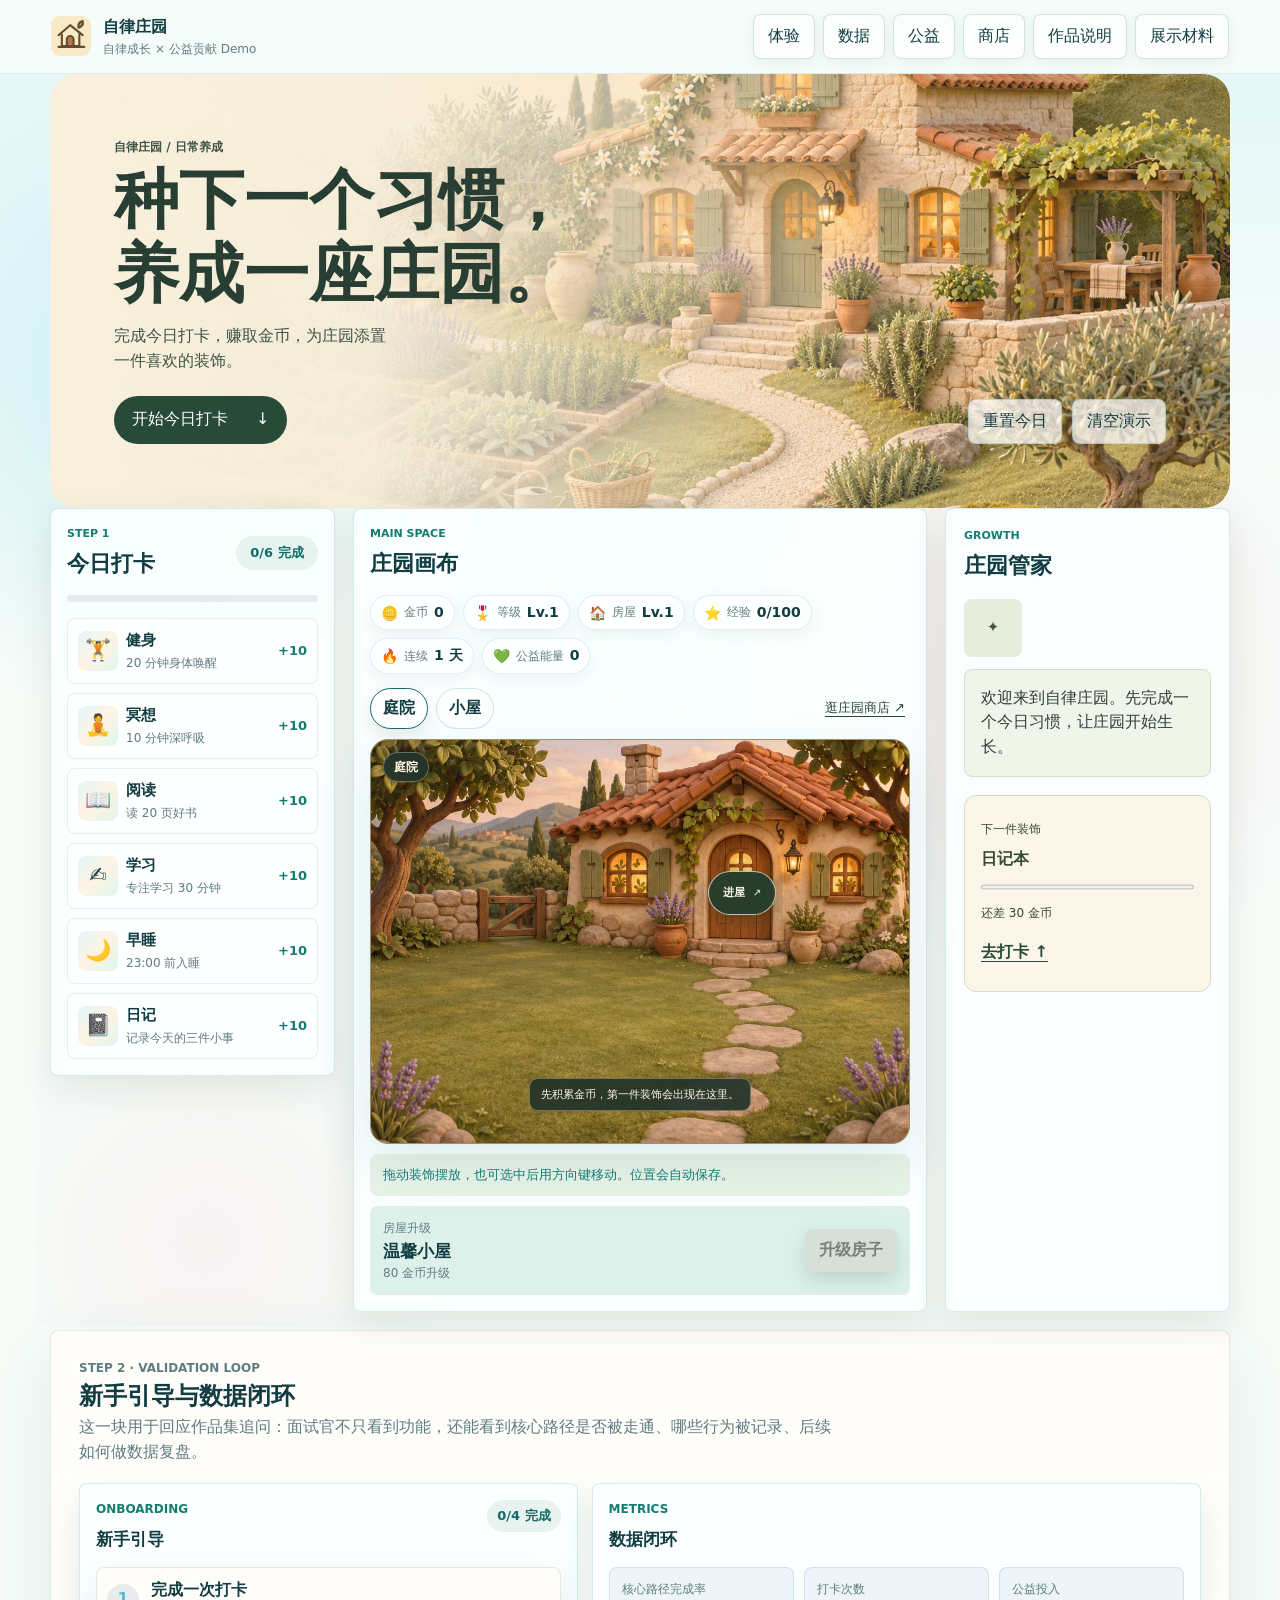
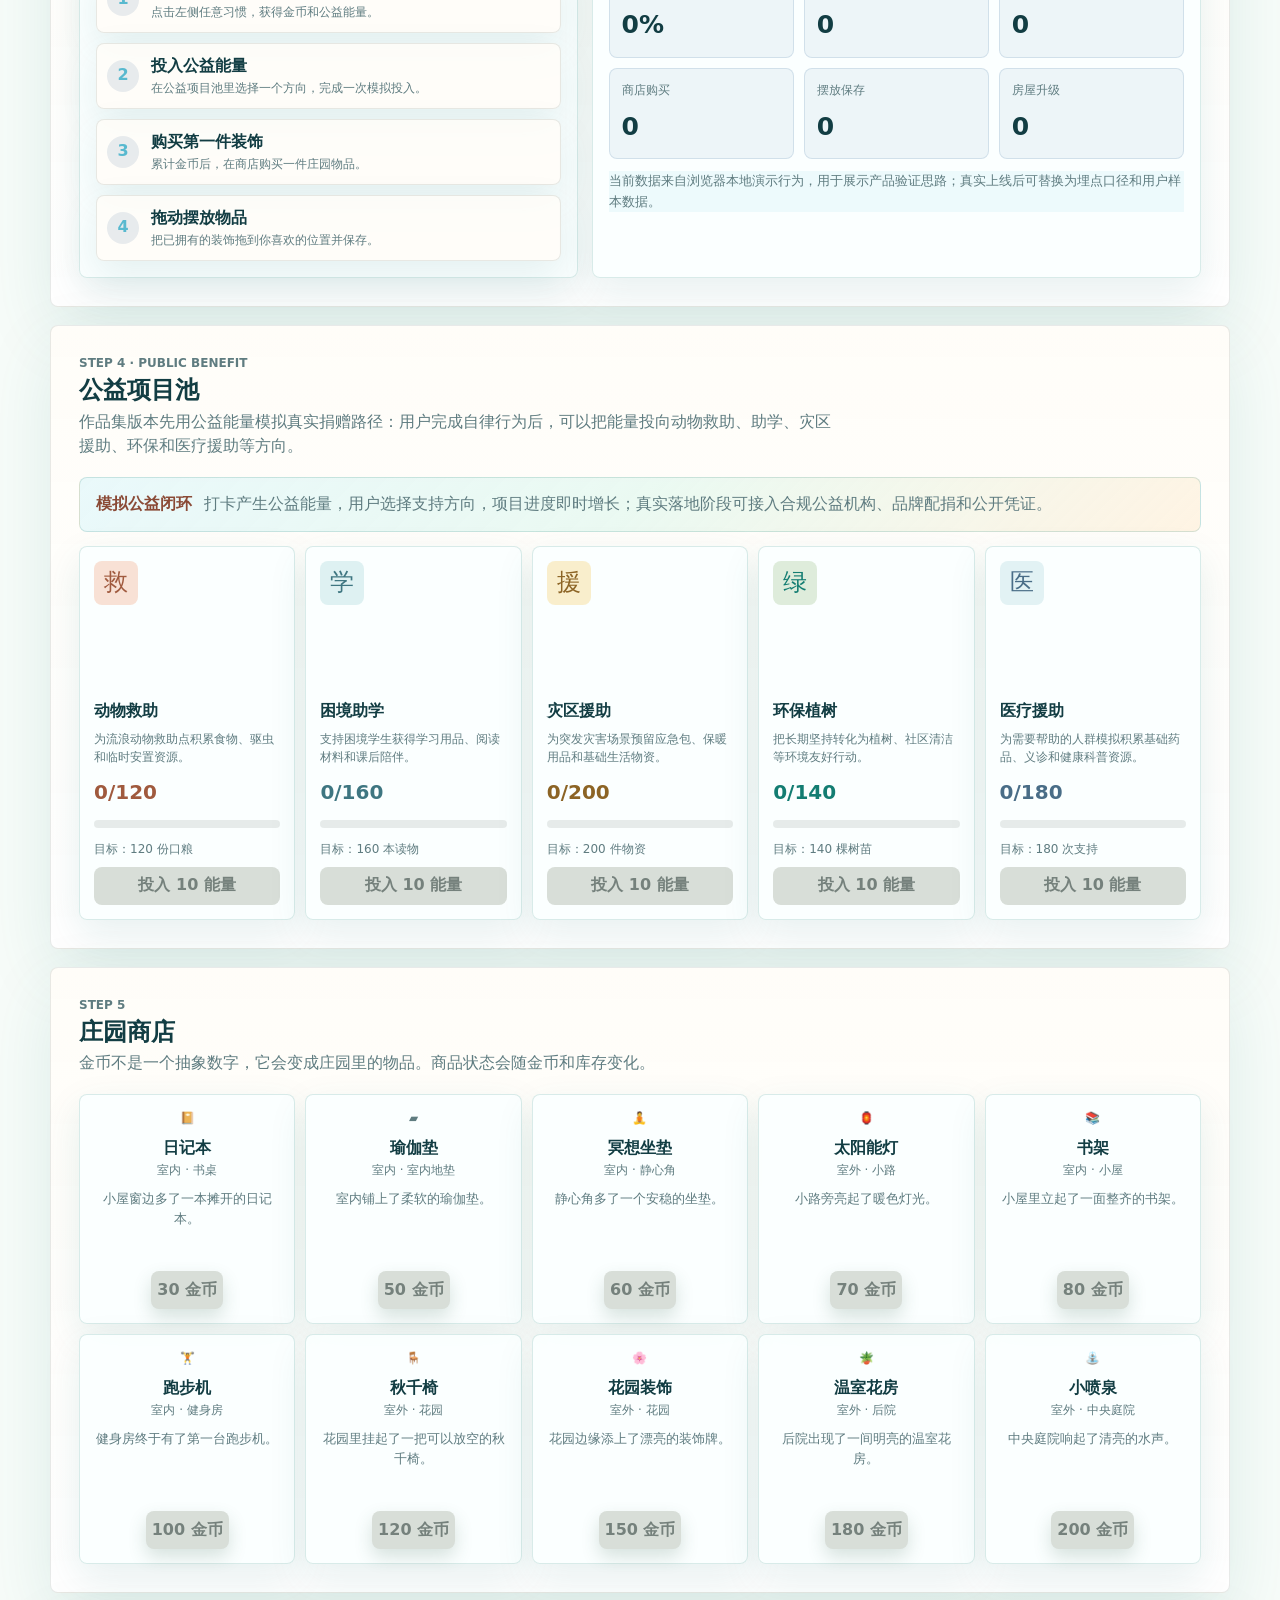
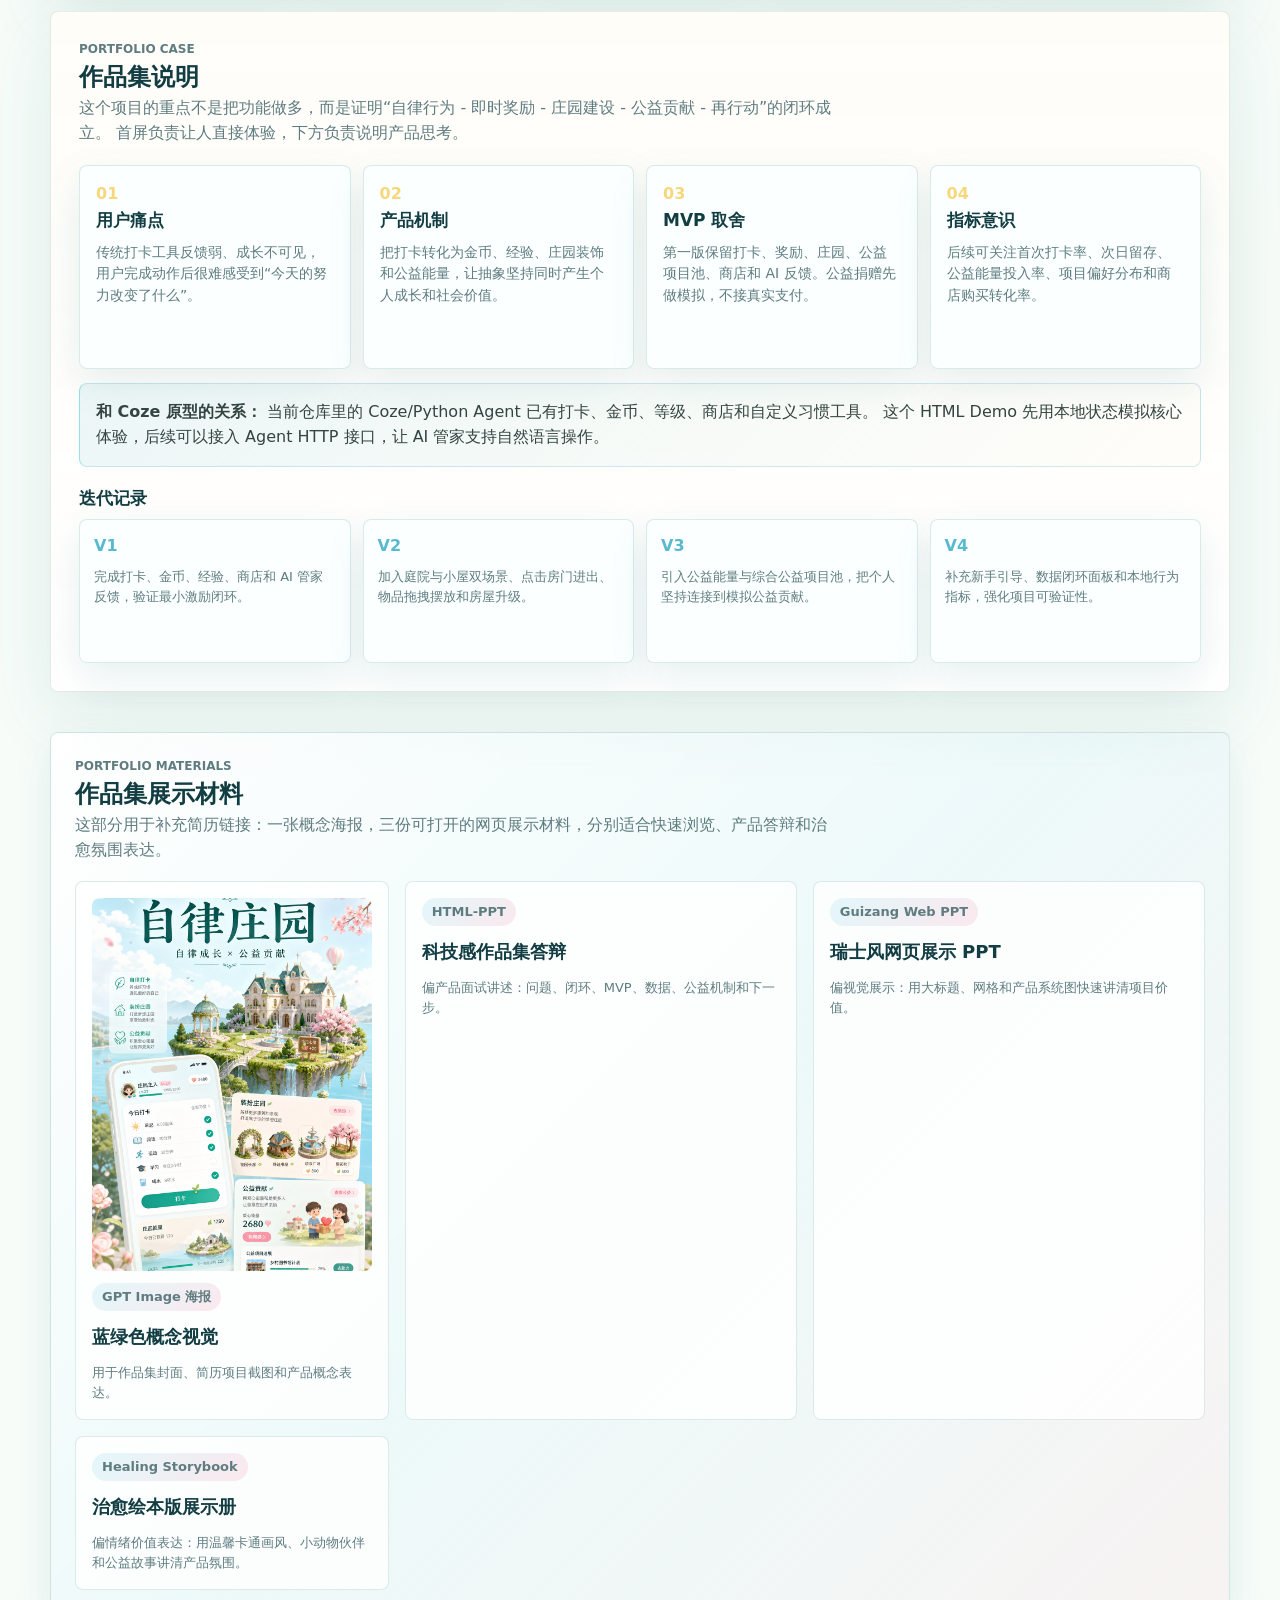
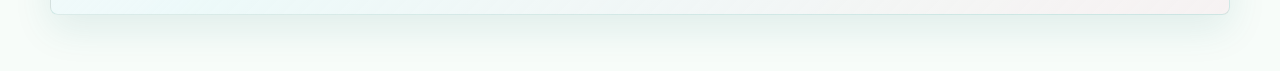
==== commit d062783c: "Use descriptive project names and three illustrated marks" ====
--- a/demos/manor/index.html
+++ b/demos/manor/index.html
@@ -3,13 +3,13 @@
   <head>
     <meta charset="utf-8">
     <meta name="viewport" content="width=device-width, initial-scale=1">
-    <title>自律庄园 | 游戏化身心管理 Demo</title>
+    <title>自律庄园 | 游戏化身心管理 Demo</title><link rel="icon" type="image/svg+xml" href="data:image/svg+xml,%3Csvg%20xmlns%3D%22http%3A%2F%2Fwww.w3.org%2F2000%2Fsvg%22%20viewBox%3D%220%200%2048%2048%22%20width%3D%2240%22%20height%3D%2240%22%20aria-hidden%3D%22true%22%3E%3Crect%20width%3D%2248%22%20height%3D%2248%22%20rx%3D%2211%22%20fill%3D%22%23f8e9c7%22%2F%3E%3Cg%20fill%3D%22none%22%20stroke%3D%22%23654c31%22%20stroke-width%3D%222.5%22%20stroke-linejoin%3D%22round%22%20stroke-linecap%3D%22round%22%3E%3Cpath%20d%3D%22M9%2023l14-12%2015%2012M13%2022v14h21V22%22%2F%3E%3Cpath%20fill%3D%22%23bf744c%22%20d%3D%22M19%2036v-8a4%204%200%200%201%208%200v8z%22%2F%3E%3Cpath%20d%3D%22M9%2037h31m-7-23c-1-5%201-7%205-8%201%204-1%207-5%208z%22%20fill%3D%22%2392aa62%22%2F%3E%3C%2Fg%3E%3C%2Fsvg%3E">
     <link rel="stylesheet" href="./styles.css">
   </head>
   <body>
     <header class="topbar">
       <a class="brand" href="#demo" aria-label="自律庄园首页">
-        <span class="brand-mark">自</span>
+        <svg xmlns="http://www.w3.org/2000/svg" viewBox="0 0 48 48" width="40" height="40" aria-hidden="true"><rect width="48" height="48" rx="11" fill="#f8e9c7"/><g fill="none" stroke="#654c31" stroke-width="2.5" stroke-linejoin="round" stroke-linecap="round"><path d="M9 23l14-12 15 12M13 22v14h21V22"/><path fill="#bf744c" d="M19 36v-8a4 4 0 0 1 8 0v8z"/><path d="M9 37h31m-7-23c-1-5 1-7 5-8 1 4-1 7-5 8z" fill="#92aa62"/></g></svg>
         <span>
           <strong>自律庄园</strong>
           <small>自律成长 × 公益贡献 Demo</small>
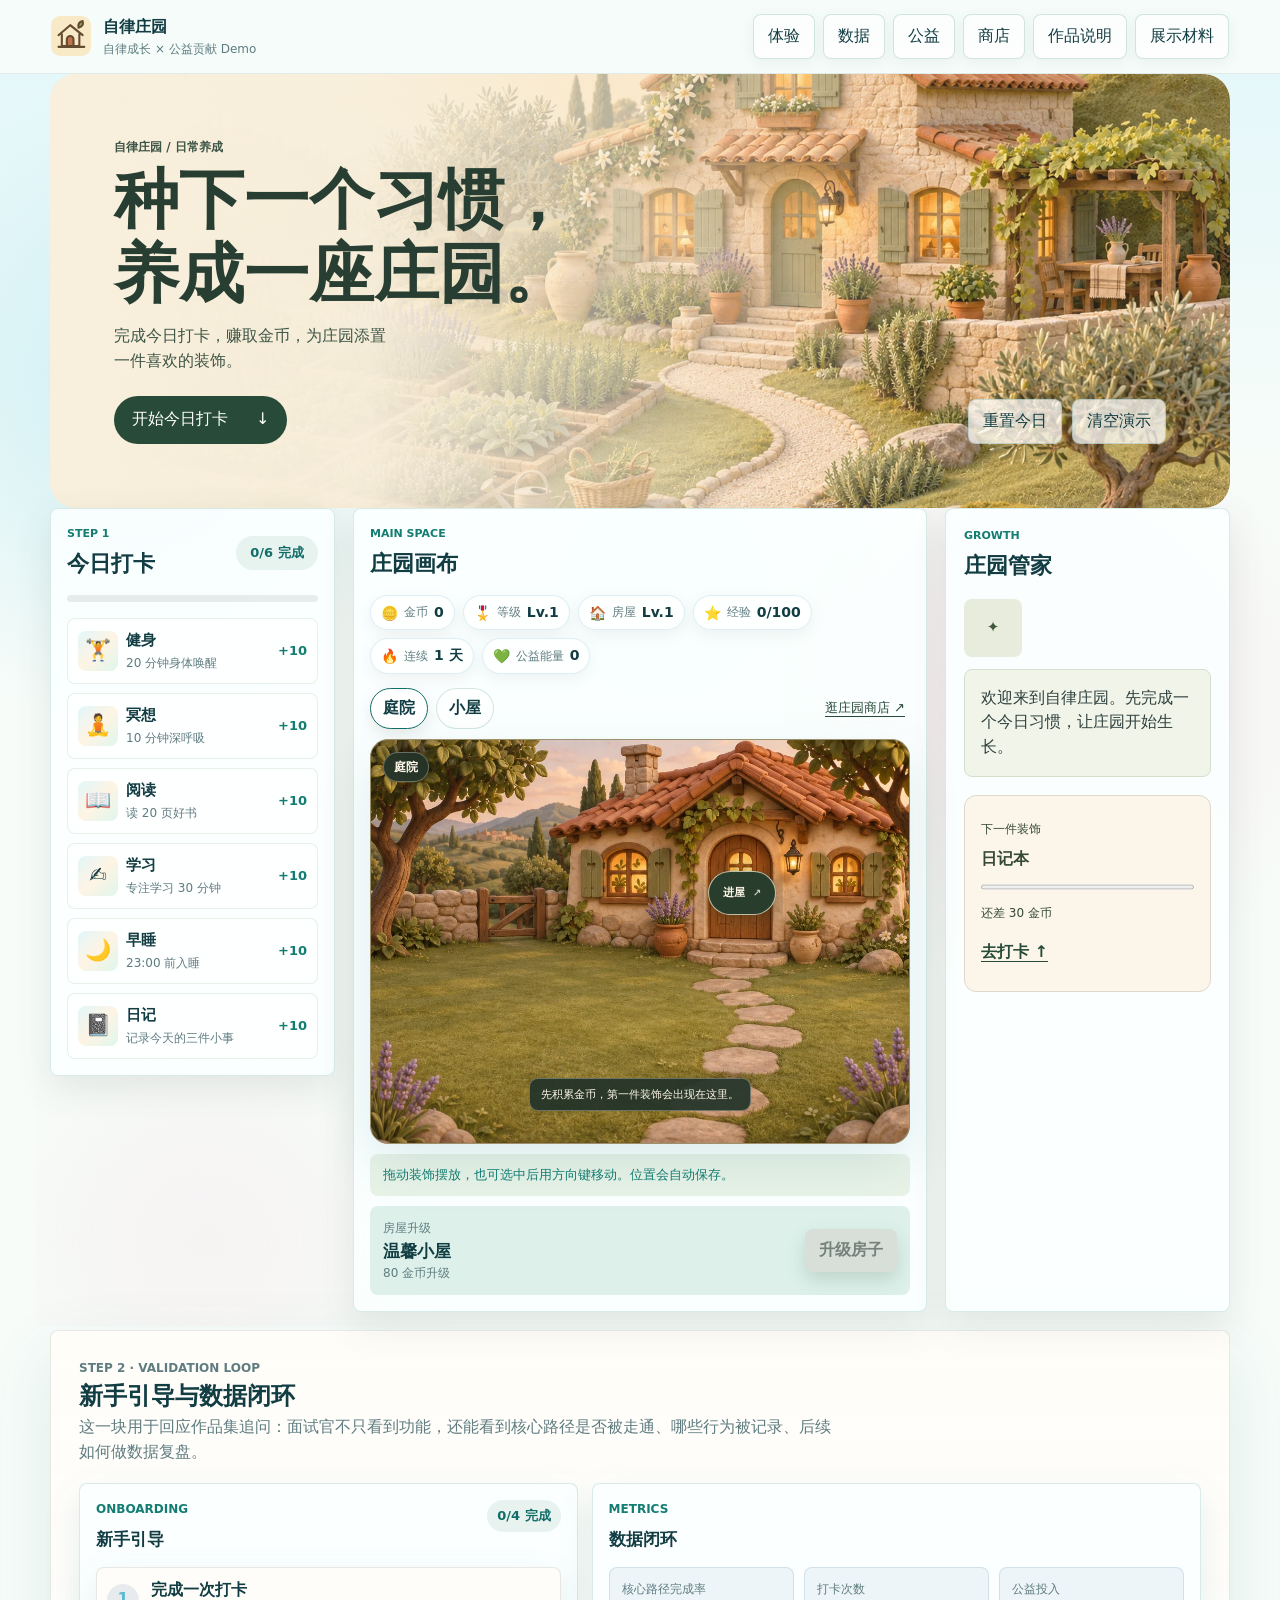
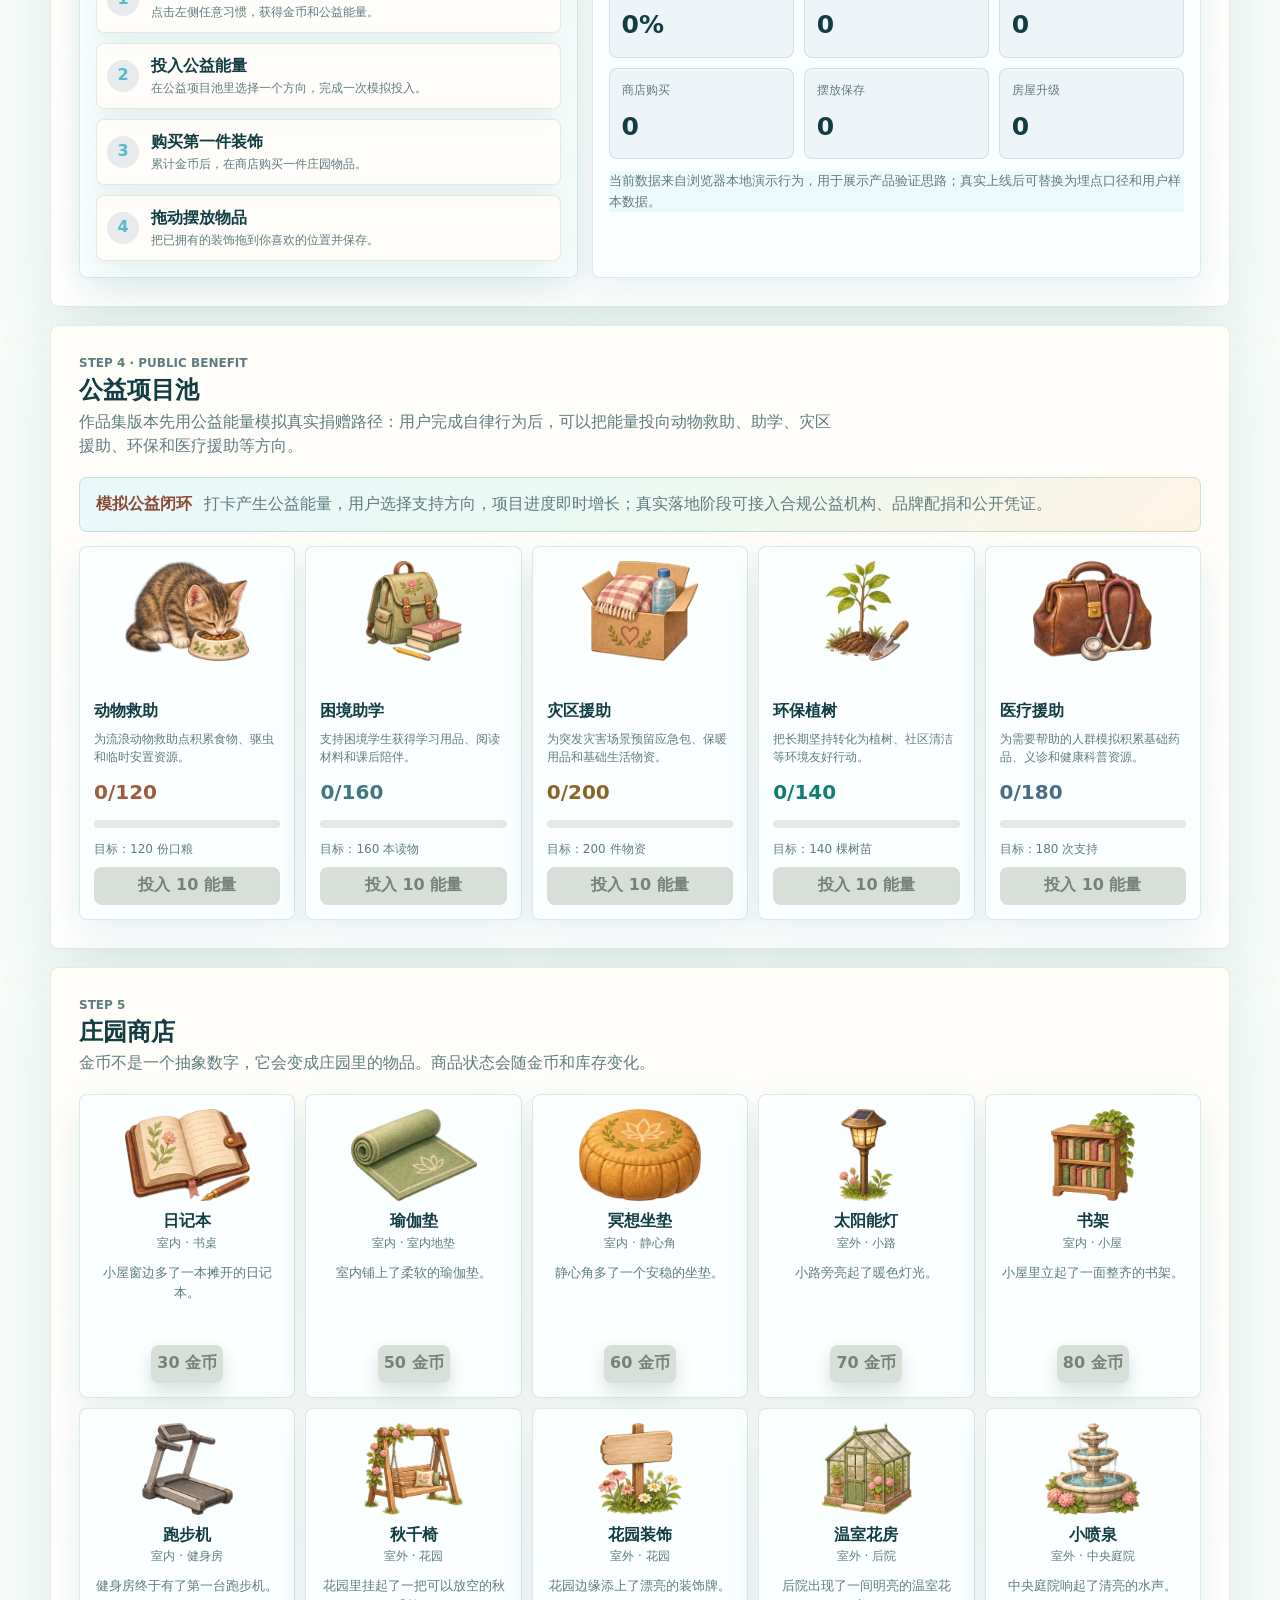
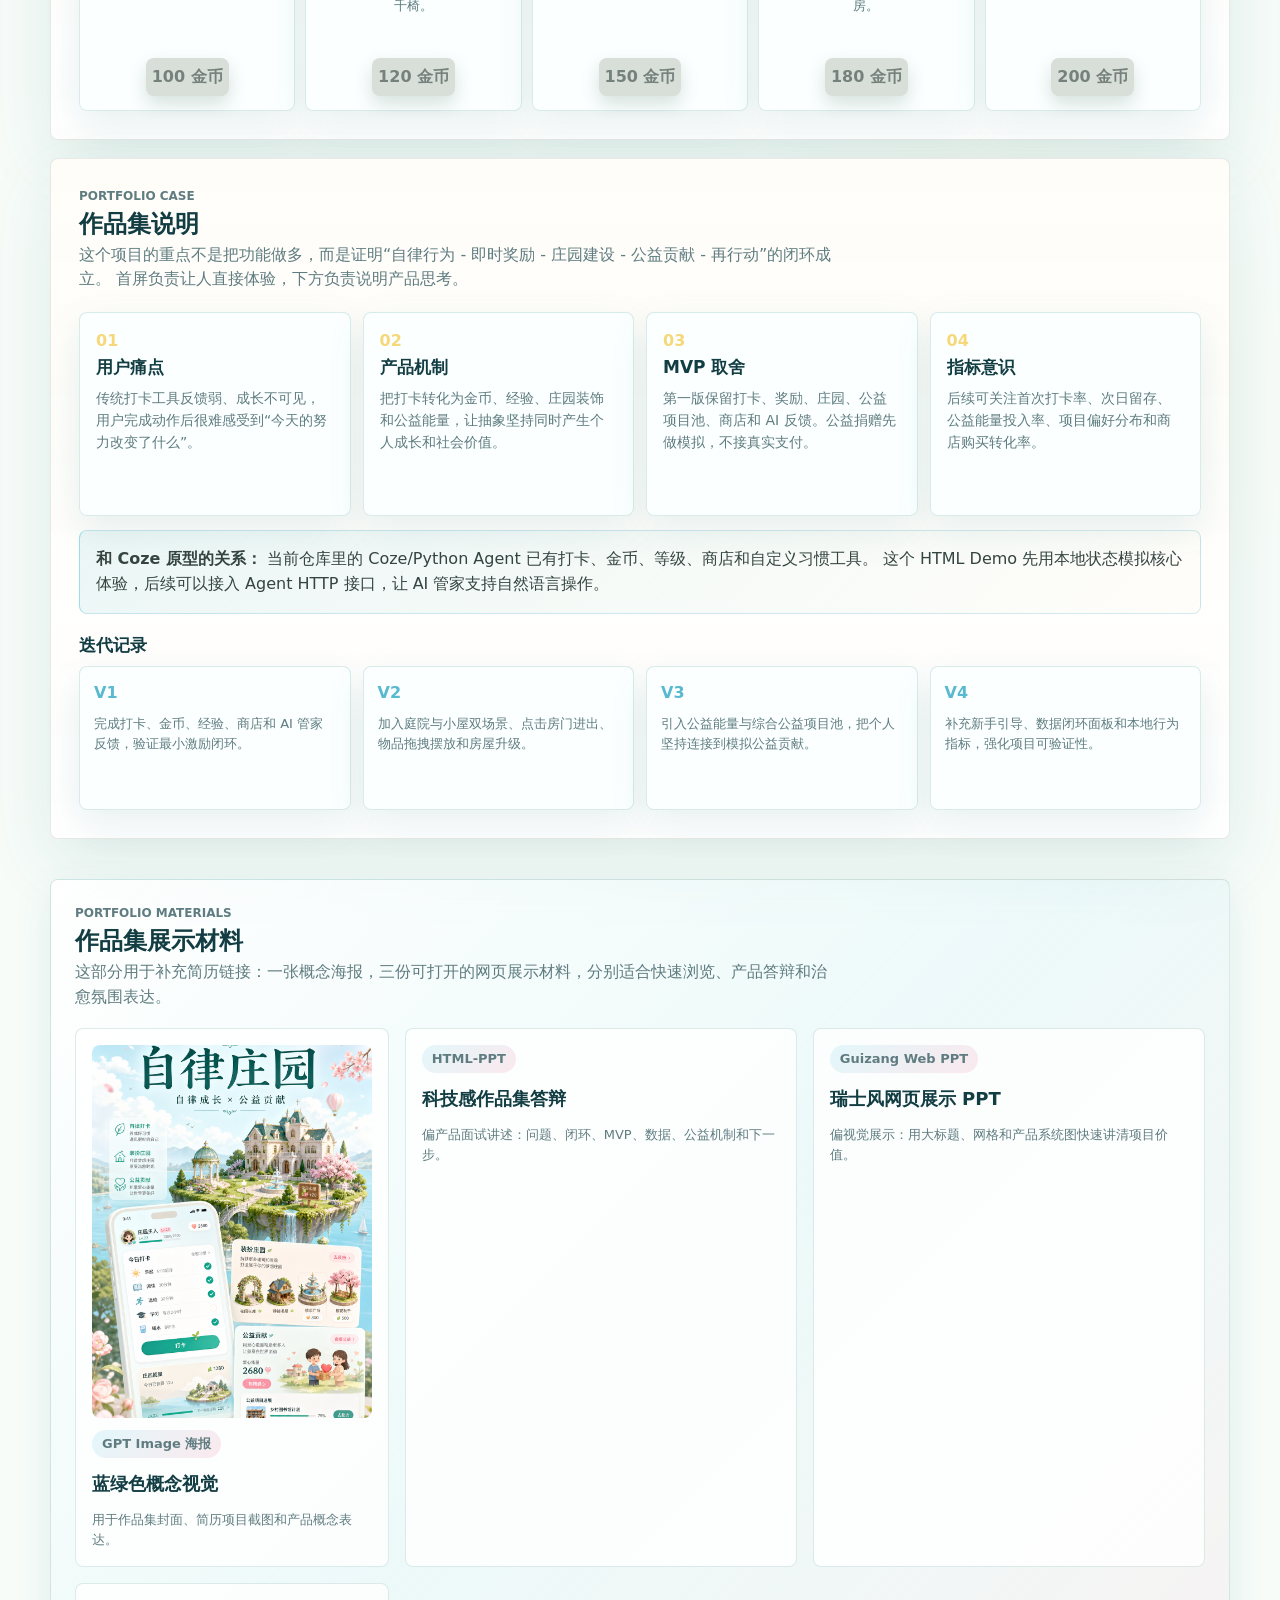
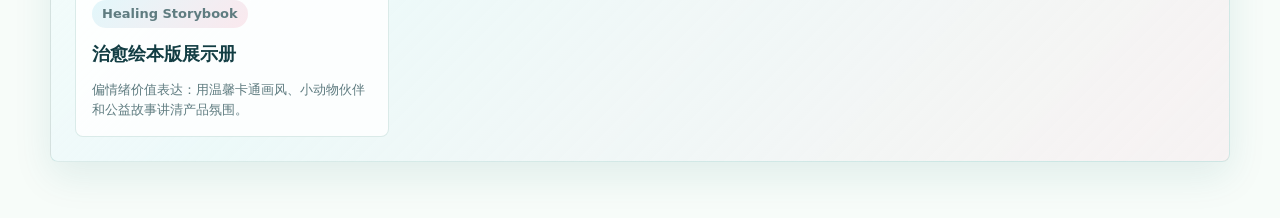
==== commit e806ddd0: "Simplify project titles and publish illustrated interactive manor" ====
--- a/demos/manor/index.html
+++ b/demos/manor/index.html
@@ -5,6 +5,7 @@
     <meta name="viewport" content="width=device-width, initial-scale=1">
     <title>自律庄园 | 游戏化身心管理 Demo</title><link rel="icon" type="image/svg+xml" href="data:image/svg+xml,%3Csvg%20xmlns%3D%22http%3A%2F%2Fwww.w3.org%2F2000%2Fsvg%22%20viewBox%3D%220%200%2048%2048%22%20width%3D%2240%22%20height%3D%2240%22%20aria-hidden%3D%22true%22%3E%3Crect%20width%3D%2248%22%20height%3D%2248%22%20rx%3D%2211%22%20fill%3D%22%23f8e9c7%22%2F%3E%3Cg%20fill%3D%22none%22%20stroke%3D%22%23654c31%22%20stroke-width%3D%222.5%22%20stroke-linejoin%3D%22round%22%20stroke-linecap%3D%22round%22%3E%3Cpath%20d%3D%22M9%2023l14-12%2015%2012M13%2022v14h21V22%22%2F%3E%3Cpath%20fill%3D%22%23bf744c%22%20d%3D%22M19%2036v-8a4%204%200%200%201%208%200v8z%22%2F%3E%3Cpath%20d%3D%22M9%2037h31m-7-23c-1-5%201-7%205-8%201%204-1%207-5%208z%22%20fill%3D%22%2392aa62%22%2F%3E%3C%2Fg%3E%3C%2Fsvg%3E">
     <link rel="stylesheet" href="./styles.css">
+  <link rel="stylesheet" href="./objects.css">
   </head>
   <body>
     <header class="topbar">
@@ -148,6 +149,7 @@
             <div class="scene-empty-copy">
               <p class="manor-empty" id="manor-empty-state">先积累金币，第一件装饰会出现在这里。</p>
             </div>
+            <div class="room-tools"><button type="button" id="room-light" aria-pressed="false">打开晚灯</button><button type="button" id="room-write">写手记</button></div>
             <div class="scene-badge" id="scene-badge">庭院</div>
             <p class="scene-reward" id="scene-reward" role="status"></p>
           </div>
@@ -323,6 +325,8 @@
       </section>
     </main>
 
-    <script src="./app.browser.js"></script>
+    <dialog class="room-notebook" id="room-notebook" aria-labelledby="note-title"><h2 id="note-title">小屋手记</h2><label for="room-note">今天想记下什么？</label><textarea id="room-note" maxlength="1200" placeholder="只保存在当前浏览器"></textarea><p id="room-note-status" role="status"></p><button type="button" data-save>保存手记</button> <form method="dialog" style="display:inline"><button>取消</button></form></dialog>
+    <script src="./app.browser.js?v=cottage-objects"></script>
+    <script src="./room.js"></script>
   </body>
 </html>
--- a/demos/manor/objects.css
+++ b/demos/manor/objects.css
@@ -0,0 +1,18 @@
+.impact-card::before { display:none; content:none; }
+.impact-art,.shop-art { display:block; width:100%; object-fit:contain; }
+.impact-art { height:100px; margin:0 auto 6px; }
+.shop-art { height:92px; margin:0 auto 8px; }
+.manor-scene .placed-item,.manor-scene .placed-item:hover,.manor-scene .placed-item.is-dragging {
+  background:transparent; border:0; padding:0; box-shadow:none; min-width:44px; min-height:44px;
+  width:clamp(46px,16%,112px); height:auto; display:grid; place-items:center;
+}
+.manor-scene .item-journal,.manor-scene .item-meditation-cushion {width:clamp(44px,10%,72px)}
+.manor-scene .placed-item img {display:block;width:100%;height:auto;pointer-events:none;filter:drop-shadow(0 2px 2px #43361a40)}
+.manor-scene .placed-item:focus-visible {outline:2px solid #fff5c8}
+.room-tools {position:absolute;right:8px;top:8px;z-index:8;display:flex;gap:4px;}
+.manor-scene[data-scene="outdoor"] .room-tools {display:none}
+.room-tools button,.room-notebook button {min-height:40px;padding:6px 10px;color:#fff9e9;background:#324934;border:1px solid #faf0cf;border-radius:12px;cursor:pointer}
+.manor-scene.room-evening .indoor-scene::after {content:"";position:absolute;inset:0;background:radial-gradient(ellipse at 33% 43%,#ffba5450,transparent 43%),linear-gradient(100deg,#512a1422,#29234180);z-index:4;pointer-events:none;}
+.room-notebook {width:min(90vw,380px);padding:22px;border:1px solid #c9b797;border-radius:16px;color:#3a432e;background:#fff9ec;}
+.room-notebook::backdrop {background:#14251ccc}
+.room-notebook textarea {display:block;box-sizing:border-box;width:100%;min-height:120px;margin:12px 0;padding:10px;font:inherit;}
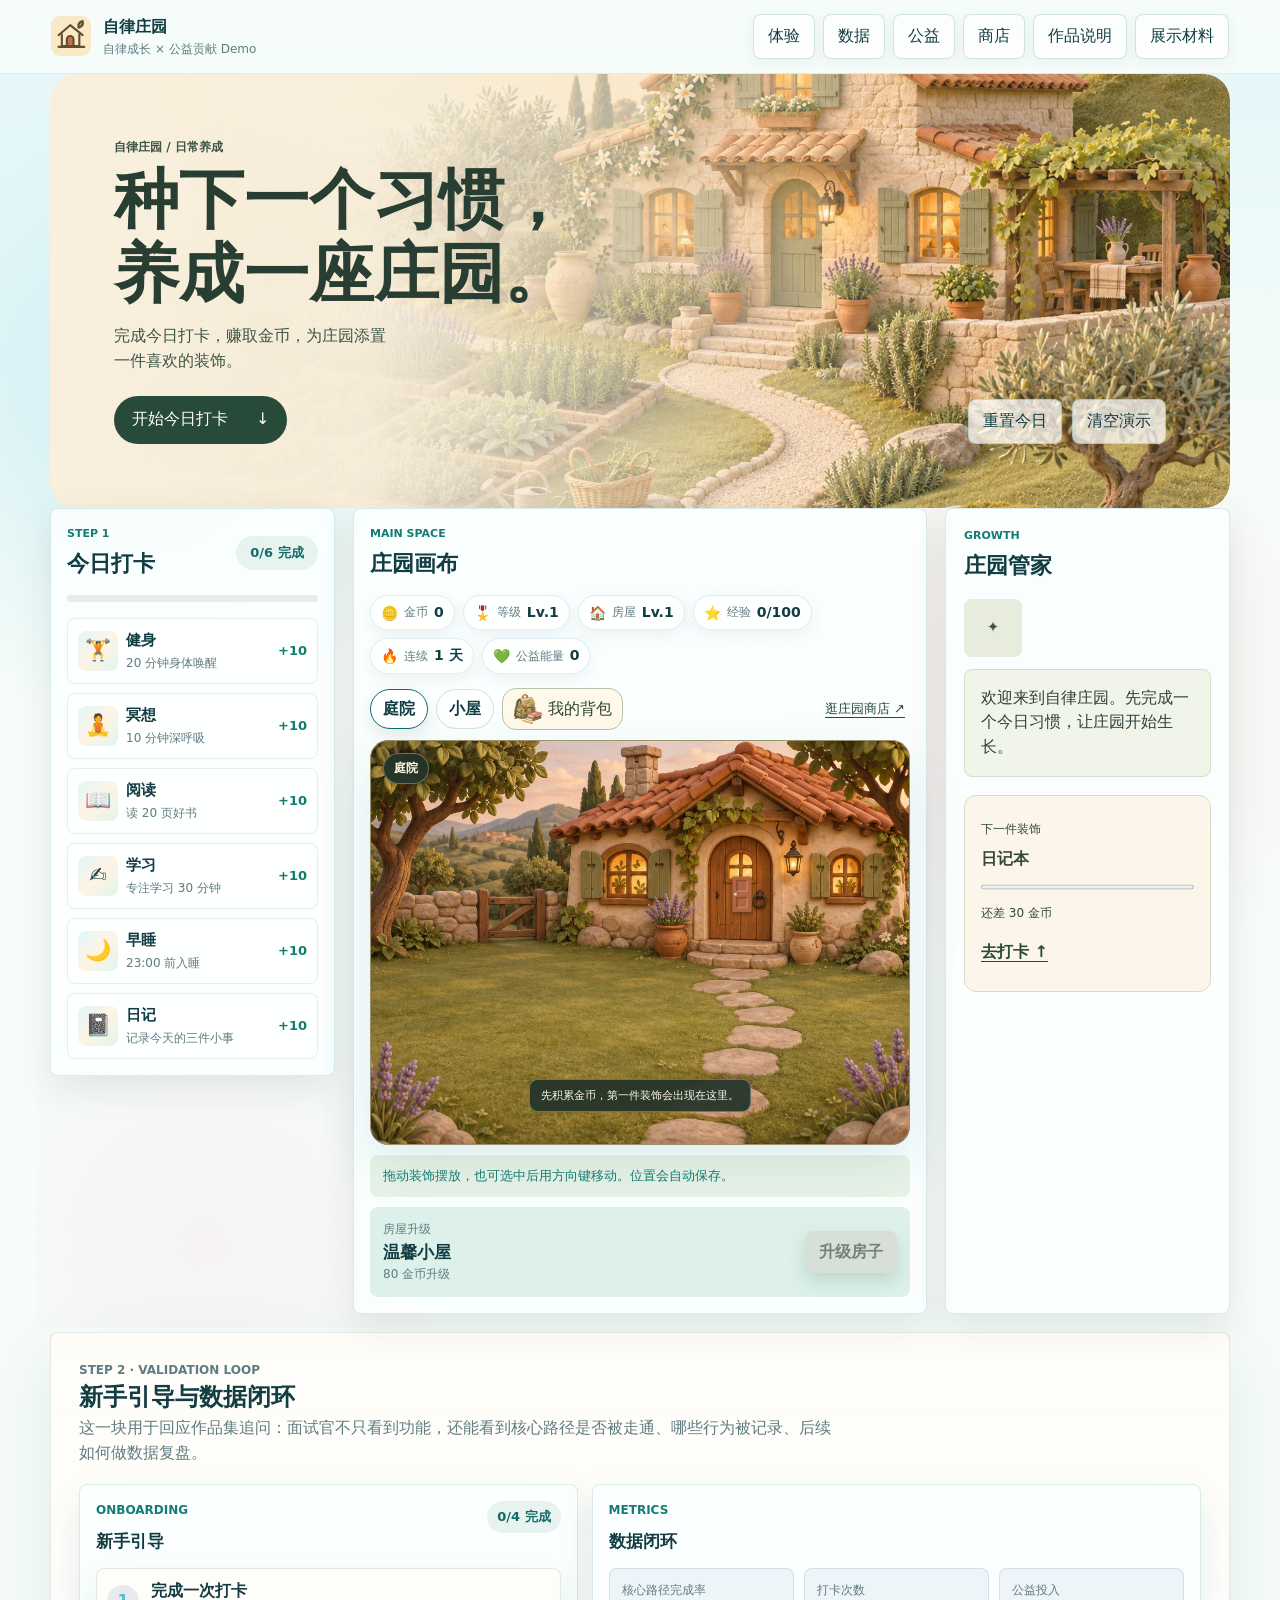
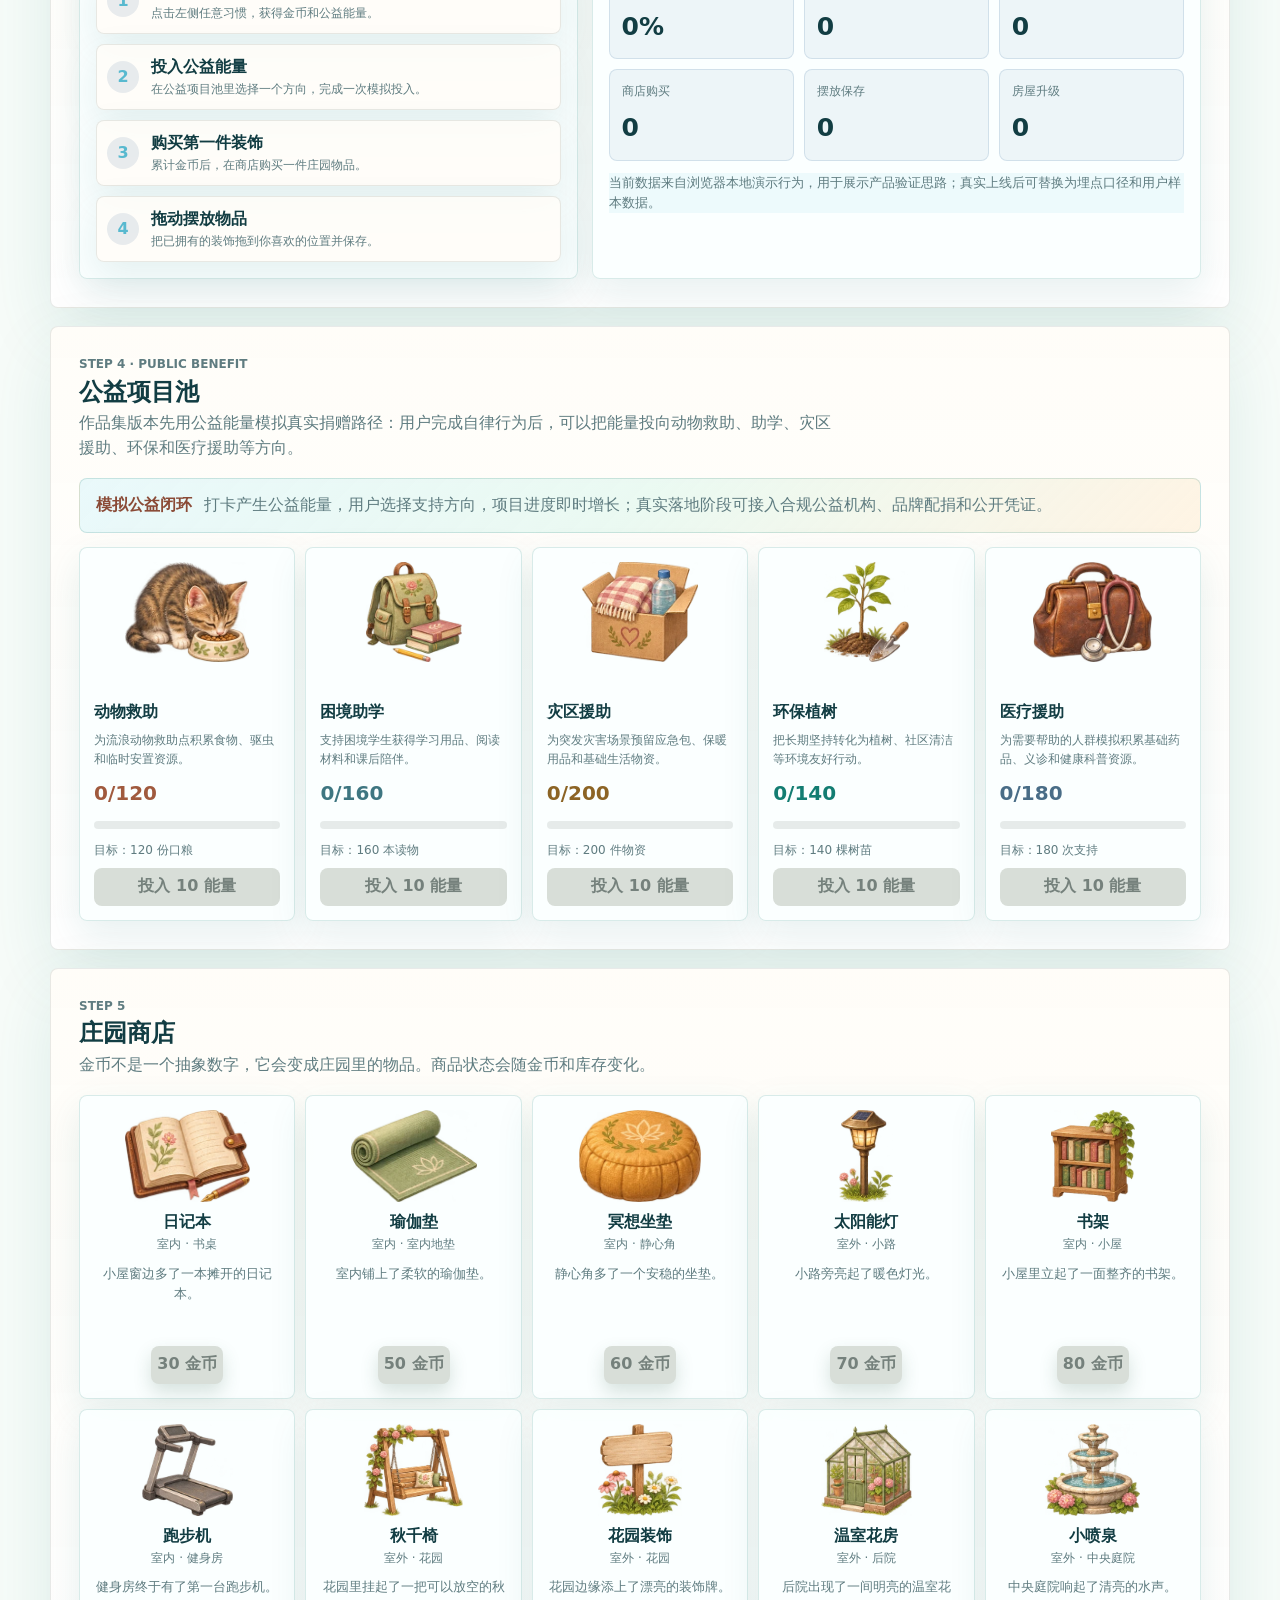
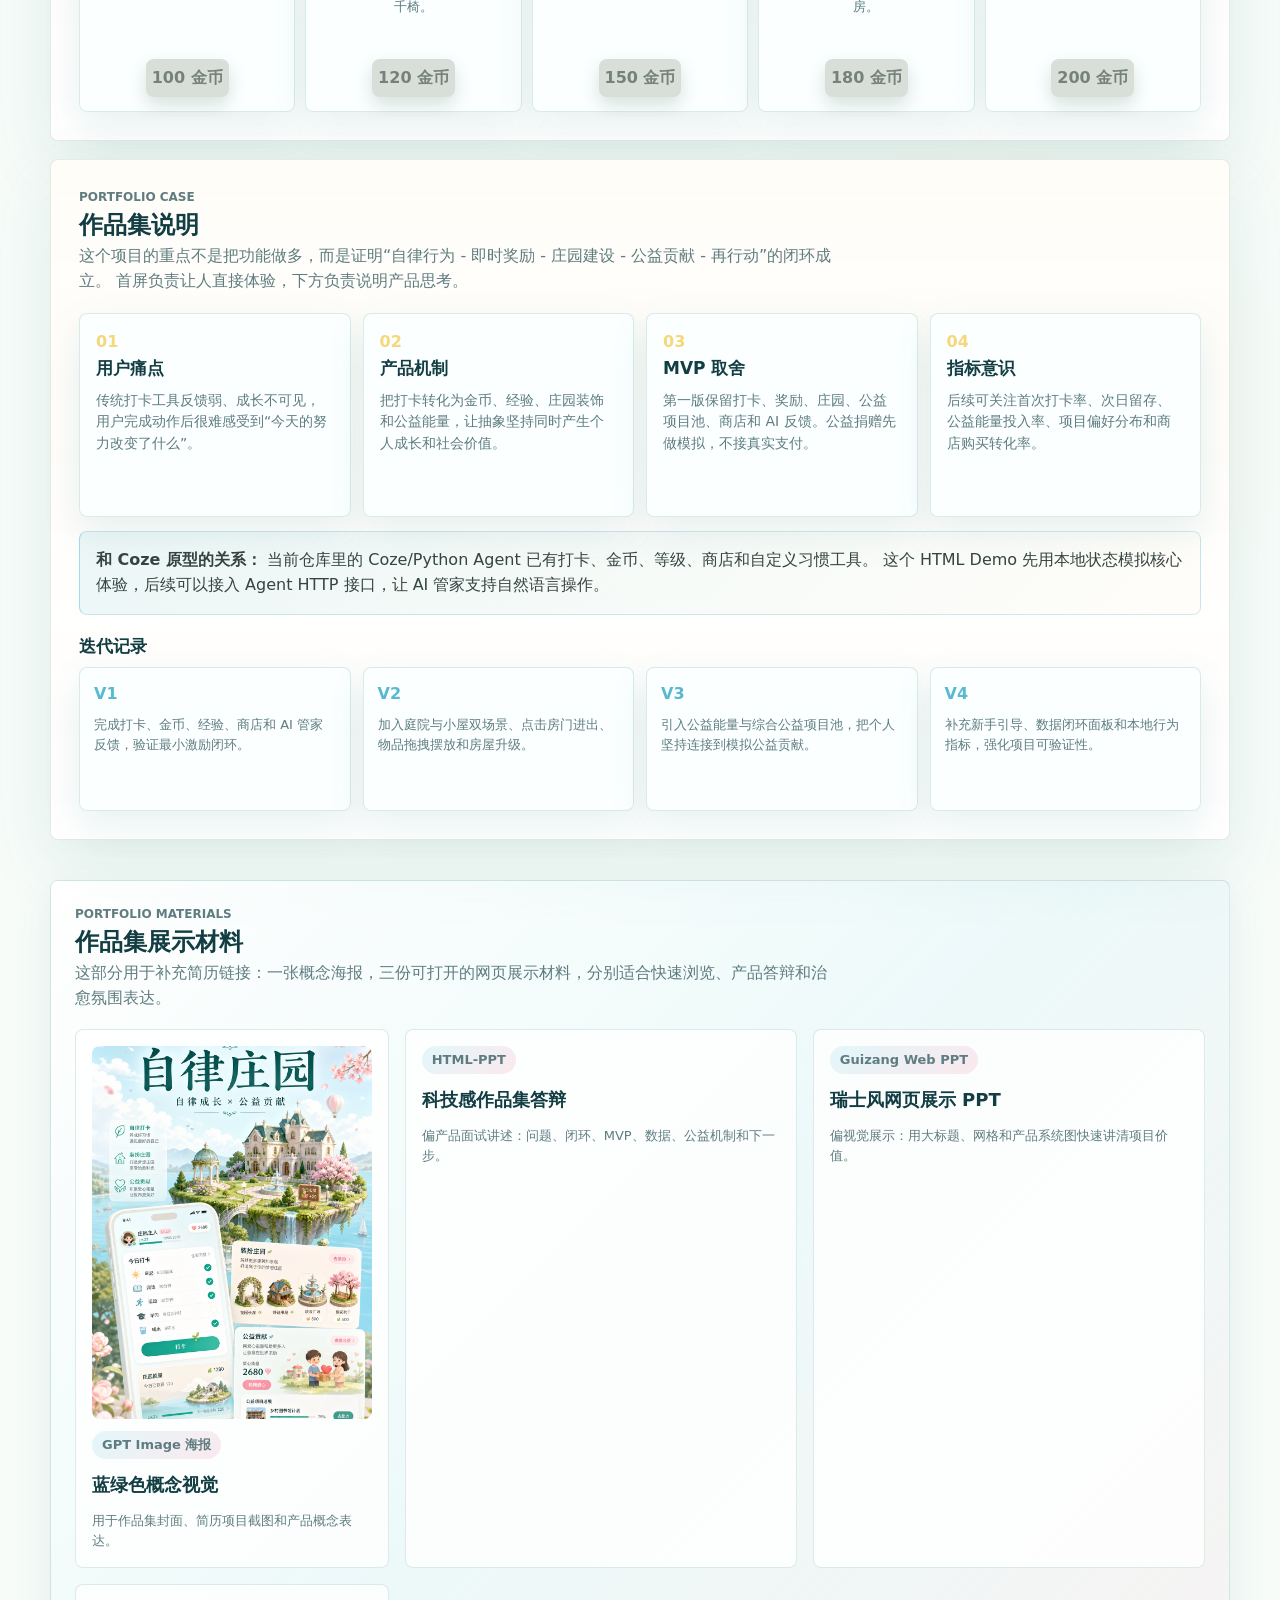
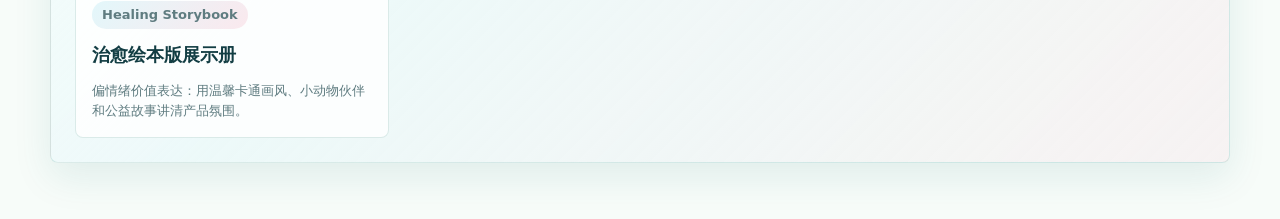
==== commit a4d84fd9: "Use interactive door icons and add a purchased-item backpack" ====
--- a/demos/manor/index.html
+++ b/demos/manor/index.html
@@ -5,7 +5,7 @@
     <meta name="viewport" content="width=device-width, initial-scale=1">
     <title>自律庄园 | 游戏化身心管理 Demo</title><link rel="icon" type="image/svg+xml" href="data:image/svg+xml,%3Csvg%20xmlns%3D%22http%3A%2F%2Fwww.w3.org%2F2000%2Fsvg%22%20viewBox%3D%220%200%2048%2048%22%20width%3D%2240%22%20height%3D%2240%22%20aria-hidden%3D%22true%22%3E%3Crect%20width%3D%2248%22%20height%3D%2248%22%20rx%3D%2211%22%20fill%3D%22%23f8e9c7%22%2F%3E%3Cg%20fill%3D%22none%22%20stroke%3D%22%23654c31%22%20stroke-width%3D%222.5%22%20stroke-linejoin%3D%22round%22%20stroke-linecap%3D%22round%22%3E%3Cpath%20d%3D%22M9%2023l14-12%2015%2012M13%2022v14h21V22%22%2F%3E%3Cpath%20fill%3D%22%23bf744c%22%20d%3D%22M19%2036v-8a4%204%200%200%201%208%200v8z%22%2F%3E%3Cpath%20d%3D%22M9%2037h31m-7-23c-1-5%201-7%205-8%201%204-1%207-5%208z%22%20fill%3D%22%2392aa62%22%2F%3E%3C%2Fg%3E%3C%2Fsvg%3E">
     <link rel="stylesheet" href="./styles.css">
-  <link rel="stylesheet" href="./objects.css">
+  <link rel="stylesheet" href="./objects.css?v=bag">
   </head>
   <body>
     <header class="topbar">
@@ -94,6 +94,7 @@
           <div class="scene-toolbar" aria-label="庄园场景切换">
             <button class="scene-tab is-active" type="button" data-scene-target="outdoor">庭院</button>
             <button class="scene-tab" type="button" data-scene-target="indoor">小屋</button>
+            <button type="button" class="bag-trigger" id="open-bag" aria-haspopup="dialog"><img src="./assets/objects/education-aid.webp" width="30" height="30" alt="">我的背包</button>
             <a class="scene-shop" href="#shop">逛庄园商店 ↗</a>
           </div>
 
@@ -112,8 +113,7 @@
                 <div class="house-body">
                   <span class="window"></span>
                   <button class="door scene-door" type="button" data-scene-target="indoor" aria-label="点击房门进入小屋">
-                    <span>进屋</span>
-                    <small aria-hidden="true">↗</small>
+                    <span aria-hidden="true">🚪</span>
                   </button>
                 </div>
               </div>
@@ -138,8 +138,7 @@
               <div class="curtain curtain-right" aria-hidden="true"></div>
               <div class="clock">◷</div>
               <button class="room-door" type="button" data-scene-target="outdoor" aria-label="点击房门回到庭院">
-                <span>出门</span>
-                <small aria-hidden="true">↗</small>
+                <span aria-hidden="true">🚪</span>
               </button>
               <div class="reading-nook" aria-hidden="true"></div>
               <div class="floor"></div>
@@ -325,8 +324,9 @@
       </section>
     </main>
 
+    <dialog id="inventory" class="room-notebook" aria-labelledby="bag-title"><header class="bag-header"><h2 id="bag-title">我的背包</h2><form method="dialog"><button aria-label="关闭背包">关闭</button></form></header><div id="bag-items"></div></dialog>
     <dialog class="room-notebook" id="room-notebook" aria-labelledby="note-title"><h2 id="note-title">小屋手记</h2><label for="room-note">今天想记下什么？</label><textarea id="room-note" maxlength="1200" placeholder="只保存在当前浏览器"></textarea><p id="room-note-status" role="status"></p><button type="button" data-save>保存手记</button> <form method="dialog" style="display:inline"><button>取消</button></form></dialog>
-    <script src="./app.browser.js?v=cottage-objects"></script>
+    <script src="./app.browser.js?v=manor-bag"></script>
     <script src="./room.js"></script>
   </body>
 </html>
--- a/demos/manor/objects.css
+++ b/demos/manor/objects.css
@@ -16,3 +16,19 @@
 .room-notebook {width:min(90vw,380px);padding:22px;border:1px solid #c9b797;border-radius:16px;color:#3a432e;background:#fff9ec;}
 .room-notebook::backdrop {background:#14251ccc}
 .room-notebook textarea {display:block;box-sizing:border-box;width:100%;min-height:120px;margin:12px 0;padding:10px;font:inherit;}
+
+.manor-scene .scene-view button[data-scene-target],
+.manor-scene .scene-view button[data-scene-target]:hover,
+.manor-scene .scene-view button[data-scene-target]:focus-visible {
+  min-width:44px; min-height:44px; width:44px; height:48px; padding:0;
+  border:0; background:transparent; box-shadow:none; cursor:pointer;
+}
+.manor-scene .scene-view button[data-scene-target] span { display:block; font:32px/1 system-ui; filter:drop-shadow(0 2px 2px #38260ca6); }
+.bag-trigger { display:inline-flex; gap:5px; align-items:center; padding:3px 10px; min-height:42px; border:1px solid #b6c3ac; border-radius:14px; background:#fff9ea; color:#304431; cursor:pointer; }
+.bag-trigger img,.bag-row img { object-fit:contain; }
+.bag-header,.bag-row {display:flex;align-items:center;gap:12px;}
+.bag-header {justify-content:space-between;margin-bottom:12px}
+#bag-items {max-height:55vh;overflow-y:auto}
+.bag-row {border-top:1px solid #dbd1b9;padding:6px 0}
+.bag-row img {width:54px;height:48px}
+.bag-row small {margin-left:auto}
